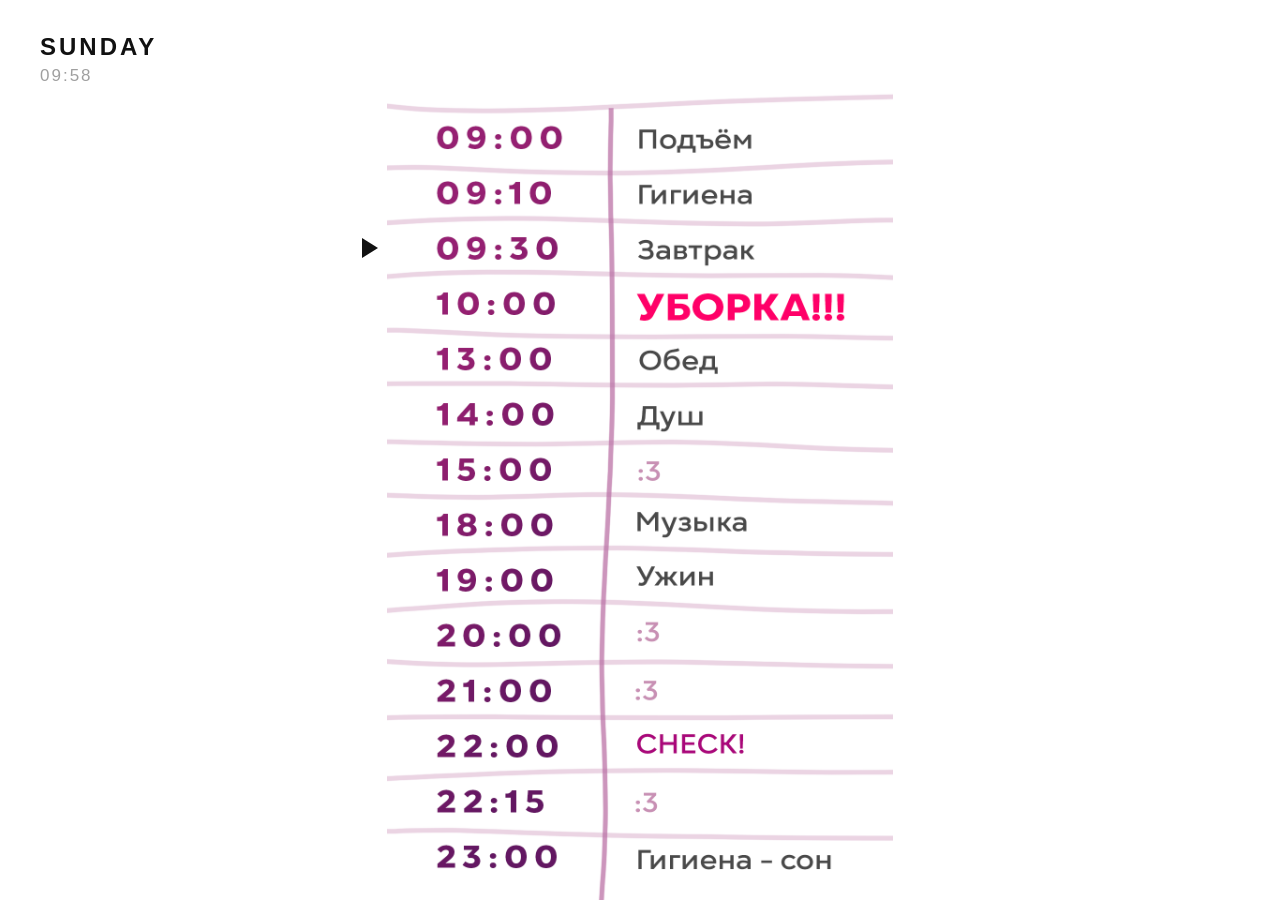
==== index.html @ 88182330 "Add files via upload" ====
<!DOCTYPE html>
<html lang="ru">

<head>

    <meta charset="UTF-8">

    <meta
        name="viewport"
        content="width=device-width, initial-scale=1.0, maximum-scale=1.0, user-scalable=no"
    >

    <title>Routine</title>

    <link
        rel="stylesheet"
        href="style.css"
    >

</head>


<body>

    <main class="app">

        <header class="header">

            <div
                class="day"
                id="dayName"
            >
                THURSDAY
            </div>

            <div
                class="time"
                id="currentTime"
            >
                00:00
            </div>

        </header>


        <section class="schedule">

            <div class="image-wrapper">

                <img
                    id="scheduleImage"
                    src=""
                    alt="Today's schedule"
                >

                <div class="pointer">

                    <div class="triangle"></div>

                </div>

            </div>

        </section>


    </main>


    <script src="script.js"></script>

</body>

</html>
---- style.css ----
* {
    margin: 0;
    padding: 0;
    box-sizing: border-box;
}

html,
body {
    width: 100%;
    height: 100%;
}

body {
    background: #ffffff;
    color: #111111;

    font-family: Arial, Helvetica, sans-serif;

    overflow: hidden;

    -webkit-font-smoothing: antialiased;
}


/* =========================================
   APP
========================================= */

.app {
    width: 100vw;
    height: 100vh;

    position: relative;

    display: flex;
    justify-content: center;
    align-items: center;
}


/* =========================================
   HEADER
========================================= */

.header {
    position: fixed;

    top: 20px;
    left: 15px;

    z-index: 100;

    pointer-events: none;
}

.day {
    font-size: 16px;
    font-weight: 600;

    letter-spacing: 3px;

    line-height: 1;

    color: #111111;
}

.time {
    margin-top: 7px;

    font-size: 14px;

    letter-spacing: 2px;

    opacity: 0.4;

    color: #111111;

    font-variant-numeric: tabular-nums;
}


/* =========================================
   SCHEDULE
========================================= */

.schedule {
    position: relative;

    width: 100%;
    height: 100%;

    display: flex;

    justify-content: center;
    align-items: center;
}


/* =========================================
   IMAGE WRAPPER
========================================= */

.image-wrapper {
    position: relative;

    /*
        Исходное изображение:
        1080 × 1920
    */

    width: min(90vw, calc(100vh * 1080 / 1920));

    aspect-ratio: 1080 / 1920;

    flex-shrink: 0;
}


/* =========================================
   IMAGE
========================================= */

#scheduleImage {
    position: absolute;

    top: 0;
    left: 0;

    width: 100%;
    height: 100%;

    display: block;

    object-fit: fill;

    user-select: none;
    -webkit-user-drag: none;
}


/* =========================================
   POINTER
========================================= */

.pointer {
    position: absolute;

    top: 0;
    left: 0;

    width: 100%;
    height: 100%;

    pointer-events: none;

    z-index: 10;
}


/* =========================================
   TRIANGLE
========================================= */

.triangle {
    position: absolute;

    /*
        Расстояние от левого края PNG.
    */

    left: -18px;

    width: 0;
    height: 0;

    border-top: 7px solid transparent;
    border-bottom: 7px solid transparent;

    border-left: 11px solid #111111;

    transform: translateY(-50%);

    z-index: 20;
}


/* =========================================
   TABLET
========================================= */

@media (min-width: 600px) {

    .header {
        top: 30px;
        left: 30px;
    }

    .day {
        font-size: 20px;
    }

    .time {
        font-size: 16px;
    }

    .triangle {
        left: -22px;

        border-top-width: 9px;
        border-bottom-width: 9px;
        border-left-width: 14px;
    }
}


/* =========================================
   DESKTOP
========================================= */

@media (min-width: 1000px) {

    .header {
        top: 35px;
        left: 40px;
    }

    .day {
        font-size: 24px;
    }

    .time {
        font-size: 17px;
    }

    .triangle {
        left: -25px;

        border-top-width: 10px;
        border-bottom-width: 10px;
        border-left-width: 16px;
    }
}
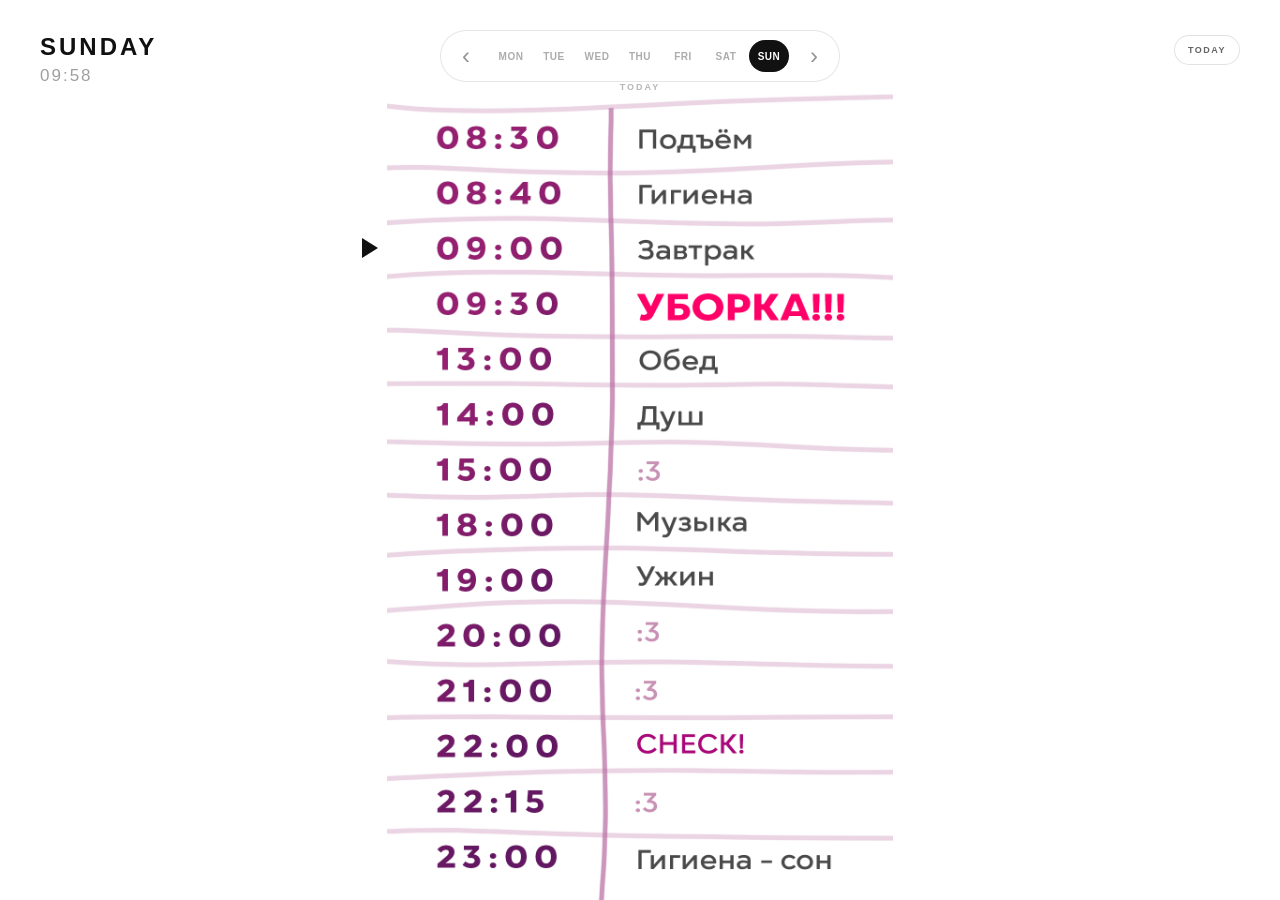
==== commit 16ecaadc: "Add files via upload" ====
--- a/index.html
+++ b/index.html
@@ -24,6 +24,10 @@
 
     <main class="app">
 
+        <!-- =========================================
+             HEADER
+        ========================================== -->
+
         <header class="header">
 
             <div
@@ -43,6 +47,130 @@
         </header>
 
 
+        <!-- =========================================
+             DAY NAVIGATION
+        ========================================== -->
+
+        <nav
+            class="day-navigation"
+            aria-label="Schedule navigation"
+        >
+
+            <button
+                class="nav-arrow"
+                id="prevDay"
+                type="button"
+                aria-label="Previous day"
+            >
+                ‹
+            </button>
+
+
+            <div
+                class="days"
+                id="daysList"
+            >
+
+                <button
+                    class="day-button"
+                    data-day="MONDAY"
+                    type="button"
+                >
+                    <span>MON</span>
+                </button>
+
+                <button
+                    class="day-button"
+                    data-day="TUESDAY"
+                    type="button"
+                >
+                    <span>TUE</span>
+                </button>
+
+                <button
+                    class="day-button"
+                    data-day="WEDNESDAY"
+                    type="button"
+                >
+                    <span>WED</span>
+                </button>
+
+                <button
+                    class="day-button"
+                    data-day="THURSDAY"
+                    type="button"
+                >
+                    <span>THU</span>
+                </button>
+
+                <button
+                    class="day-button"
+                    data-day="FRIDAY"
+                    type="button"
+                >
+                    <span>FRI</span>
+                </button>
+
+                <button
+                    class="day-button"
+                    data-day="SATURDAY"
+                    type="button"
+                >
+                    <span>SAT</span>
+                </button>
+
+                <button
+                    class="day-button"
+                    data-day="SUNDAY"
+                    type="button"
+                >
+                    <span>SUN</span>
+                </button>
+
+            </div>
+
+
+            <button
+                class="nav-arrow"
+                id="nextDay"
+                type="button"
+                aria-label="Next day"
+            >
+                ›
+            </button>
+
+        </nav>
+
+
+        <!-- =========================================
+             VIEWING LABEL
+        ========================================== -->
+
+        <div
+            class="viewing"
+            id="viewingLabel"
+        >
+            TODAY
+        </div>
+
+
+        <!-- =========================================
+             TODAY BUTTON
+        ========================================== -->
+
+        <button
+            class="today-button"
+            id="todayButton"
+            type="button"
+        >
+            TODAY
+        </button>
+
+
+        <!-- =========================================
+             SCHEDULE
+        ========================================== -->
+
         <section class="schedule">
 
             <div class="image-wrapper">
@@ -50,8 +178,9 @@
                 <img
                     id="scheduleImage"
                     src=""
-                    alt="Today's schedule"
-                >
+                    alt="Schedule"
+                >
+
 
                 <div class="pointer">
 
--- a/style.css
+++ b/style.css
@@ -1,8 +1,14 @@
+/* =========================================
+   RESET
+========================================= */
+
 * {
     margin: 0;
     padding: 0;
+
     box-sizing: border-box;
 }
+
 
 html,
 body {
@@ -10,11 +16,15 @@
     height: 100%;
 }
 
+
 body {
     background: #ffffff;
     color: #111111;
 
-    font-family: Arial, Helvetica, sans-serif;
+    font-family:
+        Arial,
+        Helvetica,
+        sans-serif;
 
     overflow: hidden;
 
@@ -27,12 +37,13 @@
 ========================================= */
 
 .app {
+    position: relative;
+
     width: 100vw;
     height: 100vh;
 
-    position: relative;
-
     display: flex;
+
     justify-content: center;
     align-items: center;
 }
@@ -52,6 +63,7 @@
 
     pointer-events: none;
 }
+
 
 .day {
     font-size: 16px;
@@ -64,6 +76,7 @@
     color: #111111;
 }
 
+
 .time {
     margin-top: 7px;
 
@@ -75,7 +88,301 @@
 
     color: #111111;
 
-    font-variant-numeric: tabular-nums;
+    font-variant-numeric:
+        tabular-nums;
+}
+
+
+/* =========================================
+   DAY NAVIGATION
+========================================= */
+
+.day-navigation {
+    position: fixed;
+
+    top: 20px;
+    left: 50%;
+
+    transform: translateX(-50%);
+
+    z-index: 100;
+
+    display: flex;
+
+    align-items: center;
+    justify-content: center;
+
+    gap: 10px;
+
+    padding:
+        8px
+        10px;
+
+    background:
+        rgba(255, 255, 255, 0.82);
+
+    border:
+        1px solid
+        rgba(17, 17, 17, 0.10);
+
+    backdrop-filter:
+        blur(12px);
+
+    -webkit-backdrop-filter:
+        blur(12px);
+
+    border-radius: 999px;
+}
+
+
+/* =========================================
+   DAYS
+========================================= */
+
+.days {
+    display: flex;
+
+    align-items: center;
+
+    gap: 3px;
+}
+
+
+/* =========================================
+   DAY BUTTON
+========================================= */
+
+.day-button {
+    position: relative;
+
+    width: 36px;
+    height: 30px;
+
+    border: none;
+
+    border-radius: 999px;
+
+    background:
+        transparent;
+
+    color:
+        rgba(17, 17, 17, 0.35);
+
+    font-family: inherit;
+
+    font-size: 10px;
+    font-weight: 600;
+
+    letter-spacing: 0.5px;
+
+    cursor: pointer;
+
+    transition:
+        background 0.2s ease,
+        color 0.2s ease,
+        transform 0.2s ease;
+}
+
+
+.day-button:hover {
+    color: #111111;
+
+    background:
+        rgba(17, 17, 17, 0.06);
+}
+
+
+.day-button:active {
+    transform:
+        scale(0.92);
+}
+
+
+/* =========================================
+   TODAY DOT
+========================================= */
+
+.day-button.today::after {
+    content: "";
+
+    position: absolute;
+
+    bottom: 3px;
+    left: 50%;
+
+    transform:
+        translateX(-50%);
+
+    width: 3px;
+    height: 3px;
+
+    border-radius: 50%;
+
+    background:
+        #111111;
+
+    opacity: 0.35;
+}
+
+
+/* =========================================
+   ACTIVE DAY
+========================================= */
+
+.day-button.active {
+    background: #111111;
+
+    color: #ffffff;
+}
+
+
+.day-button.active::after {
+    display: none;
+}
+
+
+/* =========================================
+   NAV ARROWS
+========================================= */
+
+.nav-arrow {
+    width: 26px;
+    height: 30px;
+
+    border: none;
+
+    background:
+        transparent;
+
+    color:
+        rgba(17, 17, 17, 0.45);
+
+    font-family: Arial, sans-serif;
+
+    font-size: 24px;
+    font-weight: 300;
+
+    line-height: 1;
+
+    cursor: pointer;
+
+    transition:
+        color 0.2s ease,
+        transform 0.2s ease;
+}
+
+
+.nav-arrow:hover {
+    color: #111111;
+}
+
+
+.nav-arrow:active {
+    transform:
+        scale(0.85);
+}
+
+
+/* =========================================
+   VIEWING LABEL
+========================================= */
+
+.viewing {
+    position: fixed;
+
+    top: 68px;
+    left: 50%;
+
+    transform:
+        translateX(-50%);
+
+    z-index: 100;
+
+    font-size: 9px;
+    font-weight: 600;
+
+    letter-spacing: 2px;
+
+    color:
+        rgba(17, 17, 17, 0.30);
+
+    white-space: nowrap;
+
+    pointer-events: none;
+
+    transition:
+        opacity 0.2s ease;
+}
+
+
+.viewing.future {
+    color:
+        rgba(17, 17, 17, 0.55);
+}
+
+
+/* =========================================
+   TODAY BUTTON
+========================================= */
+
+.today-button {
+    position: fixed;
+
+    top: 20px;
+    right: 15px;
+
+    z-index: 100;
+
+    height: 30px;
+
+    padding:
+        0
+        13px;
+
+    border:
+        1px solid
+        rgba(17, 17, 17, 0.12);
+
+    border-radius: 999px;
+
+    background:
+        rgba(255, 255, 255, 0.75);
+
+    color:
+        rgba(17, 17, 17, 0.65);
+
+    font-family: inherit;
+
+    font-size: 9px;
+    font-weight: 600;
+
+    letter-spacing: 1.5px;
+
+    cursor: pointer;
+
+    backdrop-filter:
+        blur(10px);
+
+    -webkit-backdrop-filter:
+        blur(10px);
+
+    transition:
+        background 0.2s ease,
+        color 0.2s ease,
+        transform 0.2s ease;
+}
+
+
+.today-button:hover {
+    background: #111111;
+
+    color: #ffffff;
+}
+
+
+.today-button:active {
+    transform:
+        scale(0.94);
 }
 
 
@@ -108,9 +415,14 @@
         1080 × 1920
     */
 
-    width: min(90vw, calc(100vh * 1080 / 1920));
-
-    aspect-ratio: 1080 / 1920;
+    width:
+        min(
+            90vw,
+            calc(100vh * 1080 / 1920)
+        );
+
+    aspect-ratio:
+        1080 / 1920;
 
     flex-shrink: 0;
 }
@@ -134,6 +446,7 @@
     object-fit: fill;
 
     user-select: none;
+
     -webkit-user-drag: none;
 }
 
@@ -173,14 +486,78 @@
     width: 0;
     height: 0;
 
-    border-top: 7px solid transparent;
-    border-bottom: 7px solid transparent;
-
-    border-left: 11px solid #111111;
-
-    transform: translateY(-50%);
+    border-top:
+        7px solid transparent;
+
+    border-bottom:
+        7px solid transparent;
+
+    border-left:
+        11px solid #111111;
+
+    transform:
+        translateY(-50%);
 
     z-index: 20;
+}
+
+
+/* =========================================
+   MOBILE
+========================================= */
+
+@media (max-width: 599px) {
+
+    .day-navigation {
+        gap: 4px;
+
+        padding:
+            6px
+            7px;
+
+        max-width: calc(100vw - 110px);
+    }
+
+
+    .days {
+        gap: 1px;
+    }
+
+
+    .day-button {
+        width: 29px;
+        height: 28px;
+
+        font-size: 8px;
+    }
+
+
+    .nav-arrow {
+        width: 18px;
+
+        font-size: 20px;
+    }
+
+
+    .viewing {
+        top: 62px;
+
+        font-size: 8px;
+
+        letter-spacing: 1.5px;
+    }
+
+
+    .today-button {
+        right: 10px;
+
+        padding:
+            0
+            9px;
+
+        font-size: 8px;
+    }
+
 }
 
 
@@ -195,21 +572,42 @@
         left: 30px;
     }
 
+
     .day {
         font-size: 20px;
     }
 
+
     .time {
         font-size: 16px;
     }
 
+
+    .day-navigation {
+        top: 25px;
+    }
+
+
+    .today-button {
+        top: 25px;
+        right: 30px;
+    }
+
+
+    .viewing {
+        top: 73px;
+    }
+
+
     .triangle {
         left: -22px;
 
         border-top-width: 9px;
         border-bottom-width: 9px;
+
         border-left-width: 14px;
     }
+
 }
 
 
@@ -224,19 +622,54 @@
         left: 40px;
     }
 
+
     .day {
         font-size: 24px;
     }
 
+
     .time {
         font-size: 17px;
     }
 
+
+    .day-navigation {
+        top: 30px;
+
+        padding:
+            9px
+            12px;
+
+        gap: 12px;
+    }
+
+
+    .day-button {
+        width: 40px;
+        height: 32px;
+
+        font-size: 10px;
+    }
+
+
+    .today-button {
+        top: 35px;
+        right: 40px;
+    }
+
+
+    .viewing {
+        top: 82px;
+    }
+
+
     .triangle {
         left: -25px;
 
         border-top-width: 10px;
         border-bottom-width: 10px;
+
         border-left-width: 16px;
     }
+
 }
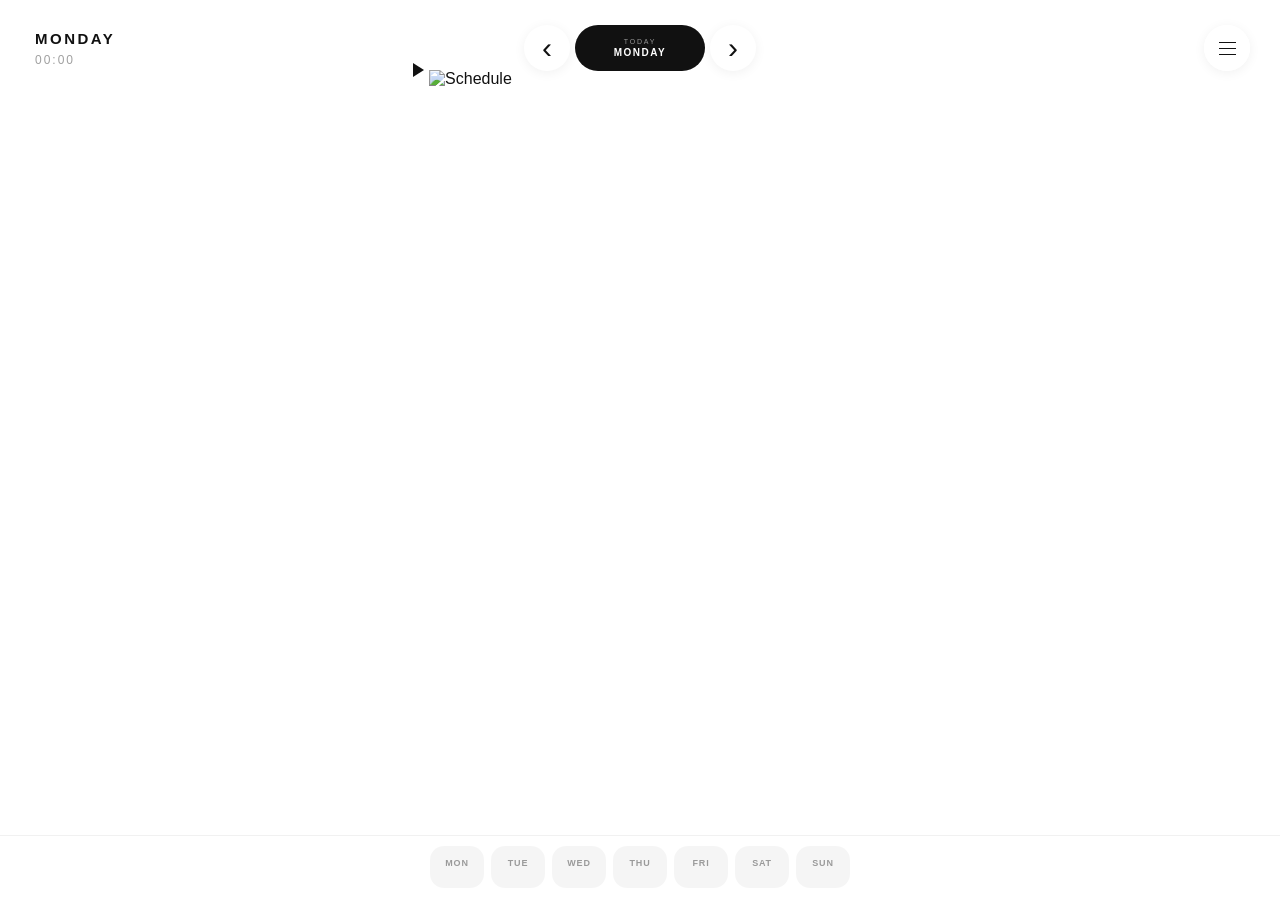
==== commit 32b736c4: "Add files via upload" ====
--- a/index.html
+++ b/index.html
@@ -1,5 +1,5 @@
 <!DOCTYPE html>
-<html lang="ru">
+<html lang="en">
 
 <head>
 
@@ -7,7 +7,7 @@
 
     <meta
         name="viewport"
-        content="width=device-width, initial-scale=1.0, maximum-scale=1.0, user-scalable=no"
+        content="width=device-width, initial-scale=1.0, viewport-fit=cover, maximum-scale=1.0, user-scalable=no"
     >
 
     <title>Routine</title>
@@ -24,9 +24,8 @@
 
     <main class="app">
 
-        <!-- =========================================
-             HEADER
-        ========================================== -->
+
+        <!-- HEADER -->
 
         <header class="header">
 
@@ -34,7 +33,7 @@
                 class="day"
                 id="dayName"
             >
-                THURSDAY
+                MONDAY
             </div>
 
             <div
@@ -47,116 +46,72 @@
         </header>
 
 
-        <!-- =========================================
-             DAY NAVIGATION
-        ========================================== -->
-
-        <nav
-            class="day-navigation"
-            aria-label="Schedule navigation"
+        <!-- MENU BUTTON -->
+
+        <button
+            class="menu-button"
+            id="menuButton"
+            type="button"
+            aria-label="Menu"
         >
 
+            <span></span>
+
+            <span></span>
+
+            <span></span>
+
+        </button>
+
+
+        <!-- DAY NAVIGATION -->
+
+        <div class="day-navigation">
+
             <button
-                class="nav-arrow"
+                class="nav-button"
                 id="prevDay"
                 type="button"
-                aria-label="Previous day"
             >
                 ‹
             </button>
 
 
-            <div
-                class="days"
-                id="daysList"
-            >
-
-                <button
-                    class="day-button"
-                    data-day="MONDAY"
-                    type="button"
-                >
-                    <span>MON</span>
-                </button>
-
-                <button
-                    class="day-button"
-                    data-day="TUESDAY"
-                    type="button"
-                >
-                    <span>TUE</span>
-                </button>
-
-                <button
-                    class="day-button"
-                    data-day="WEDNESDAY"
-                    type="button"
-                >
-                    <span>WED</span>
-                </button>
-
-                <button
-                    class="day-button"
-                    data-day="THURSDAY"
-                    type="button"
-                >
-                    <span>THU</span>
-                </button>
-
-                <button
-                    class="day-button"
-                    data-day="FRIDAY"
-                    type="button"
-                >
-                    <span>FRI</span>
-                </button>
-
-                <button
-                    class="day-button"
-                    data-day="SATURDAY"
-                    type="button"
-                >
-                    <span>SAT</span>
-                </button>
-
-                <button
-                    class="day-button"
-                    data-day="SUNDAY"
-                    type="button"
-                >
-                    <span>SUN</span>
-                </button>
-
-            </div>
-
-
             <button
-                class="nav-arrow"
+                class="selected-day"
+                id="selectedDayButton"
+                type="button"
+            >
+
+                <span
+                    class="selected-day-label"
+                    id="selectedDayLabel"
+                >
+                    TODAY
+                </span>
+
+                <span
+                    class="selected-day-name"
+                    id="selectedDayName"
+                >
+                    MONDAY
+                </span>
+
+            </button>
+
+
+            <button
+                class="nav-button"
                 id="nextDay"
                 type="button"
-                aria-label="Next day"
             >
                 ›
             </button>
 
-        </nav>
-
-
-        <!-- =========================================
-             VIEWING LABEL
-        ========================================== -->
-
-        <div
-            class="viewing"
-            id="viewingLabel"
-        >
-            TODAY
         </div>
 
 
-        <!-- =========================================
-             TODAY BUTTON
-        ========================================== -->
+        <!-- TODAY -->
 
         <button
             class="today-button"
@@ -167,11 +122,12 @@
         </button>
 
 
-        <!-- =========================================
-             SCHEDULE
-        ========================================== -->
-
-        <section class="schedule">
+        <!-- SCHEDULE -->
+
+        <section
+            class="schedule"
+            id="schedule"
+        >
 
             <div class="image-wrapper">
 
@@ -181,7 +137,6 @@
                     alt="Schedule"
                 >
 
-
                 <div class="pointer">
 
                     <div class="triangle"></div>
@@ -193,10 +148,193 @@
         </section>
 
 
+        <!-- BOTTOM DAYS -->
+
+        <nav class="bottom-navigation">
+
+            <div class="days-scroll">
+
+                <button
+                    class="day-button"
+                    data-day="MONDAY"
+                    type="button"
+                >
+                    MON
+                    <span class="day-indicator"></span>
+                </button>
+
+
+                <button
+                    class="day-button"
+                    data-day="TUESDAY"
+                    type="button"
+                >
+                    TUE
+                    <span class="day-indicator"></span>
+                </button>
+
+
+                <button
+                    class="day-button"
+                    data-day="WEDNESDAY"
+                    type="button"
+                >
+                    WED
+                    <span class="day-indicator"></span>
+                </button>
+
+
+                <button
+                    class="day-button"
+                    data-day="THURSDAY"
+                    type="button"
+                >
+                    THU
+                    <span class="day-indicator"></span>
+                </button>
+
+
+                <button
+                    class="day-button"
+                    data-day="FRIDAY"
+                    type="button"
+                >
+                    FRI
+                    <span class="day-indicator"></span>
+                </button>
+
+
+                <button
+                    class="day-button"
+                    data-day="SATURDAY"
+                    type="button"
+                >
+                    SAT
+                    <span class="day-indicator"></span>
+                </button>
+
+
+                <button
+                    class="day-button"
+                    data-day="SUNDAY"
+                    type="button"
+                >
+                    SUN
+                    <span class="day-indicator"></span>
+                </button>
+
+            </div>
+
+        </nav>
+
+
+        <!-- MENU OVERLAY -->
+
+        <div
+            class="menu-overlay"
+            id="menuOverlay"
+        ></div>
+
+
+        <!-- SIDE MENU -->
+
+        <aside
+            class="side-menu"
+            id="sideMenu"
+        >
+
+            <div class="menu-top">
+
+                <button
+                    class="close-menu"
+                    id="closeMenu"
+                    type="button"
+                >
+                    ×
+                </button>
+
+            </div>
+
+
+            <div class="menu-profile">
+
+                <div
+                    class="menu-avatar"
+                    id="menuAvatar"
+                >
+                    R
+                </div>
+
+
+                <div class="menu-user-info">
+
+                    <div
+                        class="menu-username"
+                        id="menuUsername"
+                    >
+                        USER
+                    </div>
+
+                    <div
+                        class="menu-email"
+                        id="menuEmail"
+                    >
+                        user@email.com
+                    </div>
+
+                </div>
+
+            </div>
+
+
+            <div class="menu-links">
+
+                <a
+                    href="profile.html"
+                    class="menu-link"
+                >
+                    <span>
+                        PROFILE
+                    </span>
+
+                    <span class="menu-arrow">
+                        ›
+                    </span>
+                </a>
+
+
+                <a
+                    href="index.html"
+                    class="menu-link active"
+                >
+                    <span>
+                        SCHEDULE
+                    </span>
+
+                    <span class="menu-arrow">
+                        ›
+                    </span>
+                </a>
+
+            </div>
+
+
+            <button
+                class="logout-button"
+                id="logoutButton"
+                type="button"
+            >
+                LOG OUT
+            </button>
+
+        </aside>
+
+
     </main>
 
 
-    <script src="script.js"></script>
+<script type="module" src="script.js"></script>
+<script src="menu.js"></script>
 
 </body>
 
--- a/style.css
+++ b/style.css
@@ -1,12 +1,11 @@
-/* =========================================
-   RESET
-========================================= */
-
 * {
     margin: 0;
     padding: 0;
 
     box-sizing: border-box;
+
+    -webkit-tap-highlight-color:
+        transparent;
 }
 
 
@@ -14,11 +13,12 @@
 body {
     width: 100%;
     height: 100%;
+
+    background: #ffffff;
 }
 
 
 body {
-    background: #ffffff;
     color: #111111;
 
     font-family:
@@ -28,13 +28,10 @@
 
     overflow: hidden;
 
-    -webkit-font-smoothing: antialiased;
-}
-
-
-/* =========================================
-   APP
-========================================= */
+    -webkit-font-smoothing:
+        antialiased;
+}
+
 
 .app {
     position: relative;
@@ -42,10 +39,8 @@
     width: 100vw;
     height: 100vh;
 
-    display: flex;
-
-    justify-content: center;
-    align-items: center;
+    width: 100dvw;
+    height: 100dvh;
 }
 
 
@@ -56,8 +51,13 @@
 .header {
     position: fixed;
 
-    top: 20px;
-    left: 15px;
+    top:
+        max(
+            20px,
+            env(safe-area-inset-top)
+        );
+
+    left: 18px;
 
     z-index: 100;
 
@@ -66,30 +66,74 @@
 
 
 .day {
-    font-size: 16px;
+    font-size: 15px;
+
     font-weight: 600;
 
-    letter-spacing: 3px;
-
-    line-height: 1;
-
-    color: #111111;
+    letter-spacing: 2.5px;
 }
 
 
 .time {
-    margin-top: 7px;
-
-    font-size: 14px;
+    margin-top: 6px;
+
+    font-size: 12px;
 
     letter-spacing: 2px;
 
     opacity: 0.4;
-
-    color: #111111;
-
-    font-variant-numeric:
-        tabular-nums;
+}
+
+
+/* =========================================
+   MENU BUTTON
+========================================= */
+
+.menu-button {
+    position: fixed;
+
+    top:
+        max(
+            16px,
+            env(safe-area-inset-top)
+        );
+
+    right: 16px;
+
+    z-index: 200;
+
+    width: 46px;
+    height: 46px;
+
+    border: none;
+
+    background:
+        rgba(255, 255, 255, 0.92);
+
+    display: flex;
+
+    flex-direction: column;
+
+    align-items: center;
+    justify-content: center;
+
+    gap: 5px;
+
+    cursor: pointer;
+
+    border-radius: 50%;
+
+    box-shadow:
+        0 2px 12px
+        rgba(0, 0, 0, 0.06);
+}
+
+
+.menu-button span {
+    width: 17px;
+    height: 1px;
+
+    background: #111111;
 }
 
 
@@ -100,486 +144,595 @@
 .day-navigation {
     position: fixed;
 
-    top: 20px;
+    top:
+        max(
+            16px,
+            env(safe-area-inset-top)
+        );
+
     left: 50%;
 
-    transform: translateX(-50%);
+    transform:
+        translateX(-50%);
 
     z-index: 100;
 
     display: flex;
+
+    align-items: center;
+
+    gap: 5px;
+}
+
+
+.nav-button {
+    width: 46px;
+    height: 46px;
+
+    border: none;
+
+    border-radius: 50%;
+
+    background: #ffffff;
+
+    color: #111111;
+
+    font-size: 30px;
+
+    cursor: pointer;
+
+    box-shadow:
+        0 2px 12px
+        rgba(0, 0, 0, 0.06);
+}
+
+
+.selected-day {
+    min-width: 130px;
+    height: 46px;
+
+    border: none;
+
+    border-radius: 24px;
+
+    background: #111111;
+
+    color: #ffffff;
+
+    display: flex;
+
+    flex-direction: column;
 
     align-items: center;
     justify-content: center;
 
-    gap: 10px;
+    cursor: pointer;
+}
+
+
+.selected-day-label {
+    font-size: 7px;
+
+    letter-spacing: 1.8px;
+
+    opacity: 0.55;
+}
+
+
+.selected-day-name {
+    margin-top: 2px;
+
+    font-size: 10px;
+
+    font-weight: 600;
+
+    letter-spacing: 1.5px;
+}
+
+
+/* =========================================
+   TODAY
+========================================= */
+
+.today-button {
+    display: none;
+}
+
+
+/* =========================================
+   SCHEDULE
+========================================= */
+
+.schedule {
+    position: absolute;
+
+    inset: 0;
+
+    display: flex;
+
+    align-items: center;
+    justify-content: center;
+
+    padding-top: 70px;
+
+    padding-bottom:
+        calc(
+            80px +
+            env(safe-area-inset-bottom)
+        );
+
+    touch-action: pan-y;
+}
+
+
+.image-wrapper {
+    position: relative;
+
+    width:
+        min(
+            94vw,
+            calc(
+                (100dvh - 145px)
+                * 1080 / 1920
+            )
+        );
+
+    aspect-ratio:
+        1080 / 1920;
+}
+
+
+#scheduleImage {
+    position: absolute;
+
+    inset: 0;
+
+    width: 100%;
+    height: 100%;
+
+    object-fit: fill;
+
+    user-select: none;
+
+    -webkit-user-drag: none;
+}
+
+
+.pointer {
+    position: absolute;
+
+    inset: 0;
+
+    pointer-events: none;
+
+    z-index: 10;
+}
+
+
+.triangle {
+    position: absolute;
+
+    left: -16px;
+
+    width: 0;
+    height: 0;
+
+    border-top:
+        7px solid transparent;
+
+    border-bottom:
+        7px solid transparent;
+
+    border-left:
+        11px solid #111111;
+
+    transform:
+        translateY(-50%);
+}
+
+
+/* =========================================
+   BOTTOM NAVIGATION
+========================================= */
+
+.bottom-navigation {
+    position: fixed;
+
+    left: 0;
+    right: 0;
+    bottom: 0;
+
+    z-index: 100;
+
+    padding-top: 10px;
+
+    padding-bottom:
+        max(
+            12px,
+            env(safe-area-inset-bottom)
+        );
+
+    background:
+        rgba(255, 255, 255, 0.96);
+
+    border-top:
+        1px solid
+        rgba(17, 17, 17, 0.06);
+}
+
+
+.days-scroll {
+    display: flex;
+
+    gap: 7px;
+
+    overflow-x: auto;
 
     padding:
-        8px
-        10px;
+        0
+        18px;
+
+    scrollbar-width: none;
+
+    -webkit-overflow-scrolling: touch;
+}
+
+
+.days-scroll::-webkit-scrollbar {
+    display: none;
+}
+
+
+.day-button {
+    flex: 0 0 auto;
+
+    min-width: 54px;
+    height: 42px;
+
+    border: none;
+
+    border-radius: 14px;
 
     background:
-        rgba(255, 255, 255, 0.82);
+        rgba(17, 17, 17, 0.04);
+
+    color:
+        rgba(17, 17, 17, 0.4);
+
+    font-size: 9px;
+
+    font-weight: 600;
+
+    letter-spacing: 0.8px;
+
+    cursor: pointer;
+
+    display: flex;
+
+    flex-direction: column;
+
+    align-items: center;
+    justify-content: center;
+
+    gap: 4px;
+}
+
+
+.day-button.active {
+    background: #111111;
+
+    color: #ffffff;
+}
+
+
+.day-indicator {
+    width: 4px;
+    height: 4px;
+
+    border-radius: 50%;
+
+    background: currentColor;
+
+    opacity: 0;
+}
+
+
+.day-button.today
+.day-indicator {
+    opacity: 0.55;
+}
+
+
+.day-button.active
+.day-indicator {
+    opacity: 0;
+}
+
+
+/* =========================================
+   MENU OVERLAY
+========================================= */
+
+.menu-overlay {
+    position: fixed;
+
+    inset: 0;
+
+    z-index: 300;
+
+    background:
+        rgba(0, 0, 0, 0.25);
+
+    opacity: 0;
+
+    pointer-events: none;
+
+    transition:
+        opacity 0.25s ease;
+}
+
+
+.menu-overlay.open {
+    opacity: 1;
+
+    pointer-events: auto;
+}
+
+
+/* =========================================
+   SIDE MENU
+========================================= */
+
+.side-menu {
+    position: fixed;
+
+    top: 0;
+    right: 0;
+
+    z-index: 400;
+
+    width:
+        min(
+            86vw,
+            360px
+        );
+
+    height: 100dvh;
+
+    padding:
+        max(
+            20px,
+            env(safe-area-inset-top)
+        )
+        22px
+        max(
+            24px,
+            env(safe-area-inset-bottom)
+        );
+
+    background: #ffffff;
+
+    transform:
+        translateX(100%);
+
+    transition:
+        transform 0.3s
+        cubic-bezier(
+            0.22,
+            1,
+            0.36,
+            1
+        );
+
+    display: flex;
+
+    flex-direction: column;
+}
+
+
+.side-menu.open {
+    transform:
+        translateX(0);
+}
+
+
+/* =========================================
+   MENU TOP
+========================================= */
+
+.menu-top {
+    display: flex;
+
+    justify-content: flex-end;
+}
+
+
+.close-menu {
+    width: 42px;
+    height: 42px;
+
+    border: none;
+
+    background:
+        rgba(17, 17, 17, 0.05);
+
+    border-radius: 50%;
+
+    color: #111111;
+
+    font-size: 27px;
+
+    font-weight: 300;
+
+    cursor: pointer;
+}
+
+
+/* =========================================
+   PROFILE
+========================================= */
+
+.menu-profile {
+    margin-top: 45px;
+
+    display: flex;
+
+    align-items: center;
+
+    gap: 15px;
+}
+
+
+.menu-avatar {
+    width: 58px;
+    height: 58px;
+
+    border-radius: 50%;
+
+    background: #111111;
+
+    color: #ffffff;
+
+    display: flex;
+
+    align-items: center;
+    justify-content: center;
+
+    font-size: 17px;
+
+    font-weight: 600;
+}
+
+
+.menu-user-info {
+    min-width: 0;
+}
+
+
+.menu-username {
+    font-size: 15px;
+
+    font-weight: 600;
+
+    letter-spacing: 0.5px;
+}
+
+
+.menu-email {
+    margin-top: 6px;
+
+    overflow: hidden;
+
+    text-overflow: ellipsis;
+
+    white-space: nowrap;
+
+    font-size: 11px;
+
+    color:
+        rgba(17, 17, 17, 0.4);
+}
+
+
+/* =========================================
+   MENU LINKS
+========================================= */
+
+.menu-links {
+    margin-top: 45px;
+
+    border-top:
+        1px solid
+        rgba(17, 17, 17, 0.1);
+}
+
+
+.menu-link {
+    height: 62px;
+
+    padding:
+        0
+        3px;
+
+    border-bottom:
+        1px solid
+        rgba(17, 17, 17, 0.08);
+
+    color:
+        rgba(17, 17, 17, 0.45);
+
+    text-decoration: none;
+
+    display: flex;
+
+    align-items: center;
+    justify-content: space-between;
+
+    font-size: 10px;
+
+    font-weight: 600;
+
+    letter-spacing: 1.6px;
+}
+
+
+.menu-link.active {
+    color: #111111;
+}
+
+
+.menu-arrow {
+    font-size: 22px;
+
+    font-weight: 300;
+}
+
+
+/* =========================================
+   LOGOUT
+========================================= */
+
+.logout-button {
+    margin-top: auto;
+
+    width: 100%;
+    height: 54px;
 
     border:
         1px solid
-        rgba(17, 17, 17, 0.10);
-
-    backdrop-filter:
-        blur(12px);
-
-    -webkit-backdrop-filter:
-        blur(12px);
-
-    border-radius: 999px;
-}
-
-
-/* =========================================
-   DAYS
-========================================= */
-
-.days {
-    display: flex;
-
-    align-items: center;
-
-    gap: 3px;
-}
-
-
-/* =========================================
-   DAY BUTTON
-========================================= */
-
-.day-button {
-    position: relative;
-
-    width: 36px;
-    height: 30px;
-
-    border: none;
-
-    border-radius: 999px;
-
-    background:
-        transparent;
-
-    color:
-        rgba(17, 17, 17, 0.35);
+        rgba(17, 17, 17, 0.14);
+
+    background: #ffffff;
+
+    color: #111111;
 
     font-family: inherit;
 
     font-size: 10px;
+
     font-weight: 600;
 
-    letter-spacing: 0.5px;
+    letter-spacing: 2px;
 
     cursor: pointer;
-
-    transition:
-        background 0.2s ease,
-        color 0.2s ease,
-        transform 0.2s ease;
-}
-
-
-.day-button:hover {
-    color: #111111;
-
-    background:
-        rgba(17, 17, 17, 0.06);
-}
-
-
-.day-button:active {
-    transform:
-        scale(0.92);
-}
-
-
-/* =========================================
-   TODAY DOT
-========================================= */
-
-.day-button.today::after {
-    content: "";
-
-    position: absolute;
-
-    bottom: 3px;
-    left: 50%;
-
-    transform:
-        translateX(-50%);
-
-    width: 3px;
-    height: 3px;
-
-    border-radius: 50%;
-
-    background:
-        #111111;
-
-    opacity: 0.35;
-}
-
-
-/* =========================================
-   ACTIVE DAY
-========================================= */
-
-.day-button.active {
-    background: #111111;
-
-    color: #ffffff;
-}
-
-
-.day-button.active::after {
-    display: none;
-}
-
-
-/* =========================================
-   NAV ARROWS
-========================================= */
-
-.nav-arrow {
-    width: 26px;
-    height: 30px;
-
-    border: none;
-
-    background:
-        transparent;
-
-    color:
-        rgba(17, 17, 17, 0.45);
-
-    font-family: Arial, sans-serif;
-
-    font-size: 24px;
-    font-weight: 300;
-
-    line-height: 1;
-
-    cursor: pointer;
-
-    transition:
-        color 0.2s ease,
-        transform 0.2s ease;
-}
-
-
-.nav-arrow:hover {
-    color: #111111;
-}
-
-
-.nav-arrow:active {
-    transform:
-        scale(0.85);
-}
-
-
-/* =========================================
-   VIEWING LABEL
-========================================= */
-
-.viewing {
-    position: fixed;
-
-    top: 68px;
-    left: 50%;
-
-    transform:
-        translateX(-50%);
-
-    z-index: 100;
-
-    font-size: 9px;
-    font-weight: 600;
-
-    letter-spacing: 2px;
-
-    color:
-        rgba(17, 17, 17, 0.30);
-
-    white-space: nowrap;
-
-    pointer-events: none;
-
-    transition:
-        opacity 0.2s ease;
-}
-
-
-.viewing.future {
-    color:
-        rgba(17, 17, 17, 0.55);
-}
-
-
-/* =========================================
-   TODAY BUTTON
-========================================= */
-
-.today-button {
-    position: fixed;
-
-    top: 20px;
-    right: 15px;
-
-    z-index: 100;
-
-    height: 30px;
-
-    padding:
-        0
-        13px;
-
-    border:
-        1px solid
-        rgba(17, 17, 17, 0.12);
-
-    border-radius: 999px;
-
-    background:
-        rgba(255, 255, 255, 0.75);
-
-    color:
-        rgba(17, 17, 17, 0.65);
-
-    font-family: inherit;
-
-    font-size: 9px;
-    font-weight: 600;
-
-    letter-spacing: 1.5px;
-
-    cursor: pointer;
-
-    backdrop-filter:
-        blur(10px);
-
-    -webkit-backdrop-filter:
-        blur(10px);
-
-    transition:
-        background 0.2s ease,
-        color 0.2s ease,
-        transform 0.2s ease;
-}
-
-
-.today-button:hover {
-    background: #111111;
-
-    color: #ffffff;
-}
-
-
-.today-button:active {
-    transform:
-        scale(0.94);
-}
-
-
-/* =========================================
-   SCHEDULE
-========================================= */
-
-.schedule {
-    position: relative;
-
-    width: 100%;
-    height: 100%;
-
-    display: flex;
-
-    justify-content: center;
-    align-items: center;
-}
-
-
-/* =========================================
-   IMAGE WRAPPER
-========================================= */
-
-.image-wrapper {
-    position: relative;
-
-    /*
-        Исходное изображение:
-        1080 × 1920
-    */
-
-    width:
-        min(
-            90vw,
-            calc(100vh * 1080 / 1920)
-        );
-
-    aspect-ratio:
-        1080 / 1920;
-
-    flex-shrink: 0;
-}
-
-
-/* =========================================
-   IMAGE
-========================================= */
-
-#scheduleImage {
-    position: absolute;
-
-    top: 0;
-    left: 0;
-
-    width: 100%;
-    height: 100%;
-
-    display: block;
-
-    object-fit: fill;
-
-    user-select: none;
-
-    -webkit-user-drag: none;
-}
-
-
-/* =========================================
-   POINTER
-========================================= */
-
-.pointer {
-    position: absolute;
-
-    top: 0;
-    left: 0;
-
-    width: 100%;
-    height: 100%;
-
-    pointer-events: none;
-
-    z-index: 10;
-}
-
-
-/* =========================================
-   TRIANGLE
-========================================= */
-
-.triangle {
-    position: absolute;
-
-    /*
-        Расстояние от левого края PNG.
-    */
-
-    left: -18px;
-
-    width: 0;
-    height: 0;
-
-    border-top:
-        7px solid transparent;
-
-    border-bottom:
-        7px solid transparent;
-
-    border-left:
-        11px solid #111111;
-
-    transform:
-        translateY(-50%);
-
-    z-index: 20;
-}
-
-
-/* =========================================
-   MOBILE
-========================================= */
-
-@media (max-width: 599px) {
-
-    .day-navigation {
-        gap: 4px;
-
-        padding:
-            6px
-            7px;
-
-        max-width: calc(100vw - 110px);
-    }
-
-
-    .days {
-        gap: 1px;
-    }
-
-
-    .day-button {
-        width: 29px;
-        height: 28px;
-
-        font-size: 8px;
-    }
-
-
-    .nav-arrow {
-        width: 18px;
-
-        font-size: 20px;
-    }
-
-
-    .viewing {
-        top: 62px;
-
-        font-size: 8px;
-
-        letter-spacing: 1.5px;
-    }
-
-
-    .today-button {
-        right: 10px;
-
-        padding:
-            0
-            9px;
-
-        font-size: 8px;
-    }
-
-}
-
-
-/* =========================================
-   TABLET
-========================================= */
-
-@media (min-width: 600px) {
+}
+
+
+/* =========================================
+   DESKTOP
+========================================= */
+
+@media (min-width: 768px) {
 
     .header {
         top: 30px;
-        left: 30px;
+        left: 35px;
     }
 
 
-    .day {
-        font-size: 20px;
-    }
-
-
-    .time {
-        font-size: 16px;
+    .menu-button {
+        top: 25px;
+        right: 30px;
     }
 
 
@@ -588,88 +741,20 @@
     }
 
 
-    .today-button {
-        top: 25px;
-        right: 30px;
+    .image-wrapper {
+        width:
+            min(
+                70vw,
+                calc(
+                    (100vh - 150px)
+                    * 1080 / 1920
+                )
+            );
     }
 
 
-    .viewing {
-        top: 73px;
+    .days-scroll {
+        justify-content: center;
     }
 
-
-    .triangle {
-        left: -22px;
-
-        border-top-width: 9px;
-        border-bottom-width: 9px;
-
-        border-left-width: 14px;
-    }
-
-}
-
-
-/* =========================================
-   DESKTOP
-========================================= */
-
-@media (min-width: 1000px) {
-
-    .header {
-        top: 35px;
-        left: 40px;
-    }
-
-
-    .day {
-        font-size: 24px;
-    }
-
-
-    .time {
-        font-size: 17px;
-    }
-
-
-    .day-navigation {
-        top: 30px;
-
-        padding:
-            9px
-            12px;
-
-        gap: 12px;
-    }
-
-
-    .day-button {
-        width: 40px;
-        height: 32px;
-
-        font-size: 10px;
-    }
-
-
-    .today-button {
-        top: 35px;
-        right: 40px;
-    }
-
-
-    .viewing {
-        top: 82px;
-    }
-
-
-    .triangle {
-        left: -25px;
-
-        border-top-width: 10px;
-        border-bottom-width: 10px;
-
-        border-left-width: 16px;
-    }
-
 }
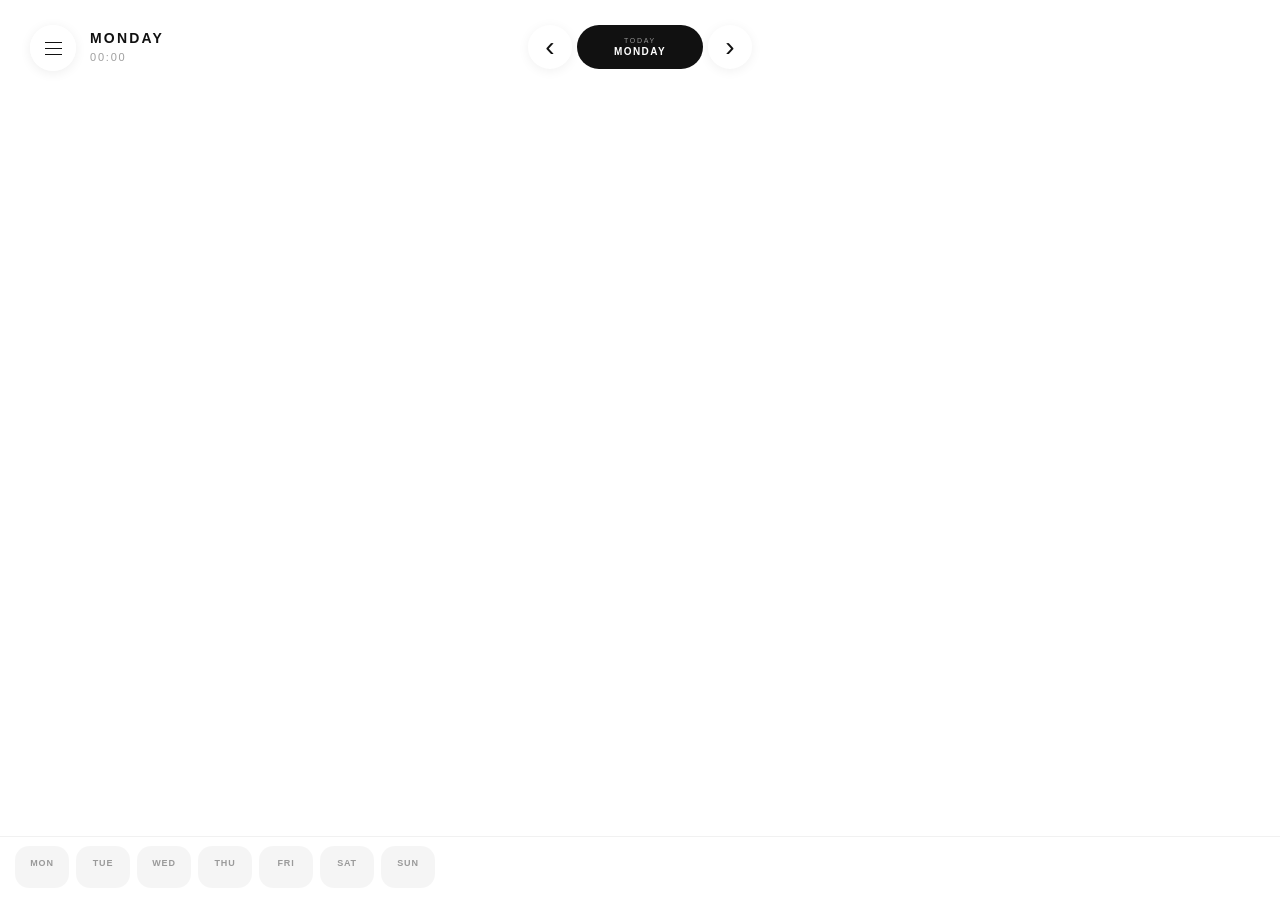
==== commit c5abef6d: "Add files via upload" ====
--- a/index.html
+++ b/index.html
@@ -22,319 +22,287 @@
 
 <body>
 
-    <main class="app">
-
-
-        <!-- HEADER -->
-
-        <header class="header">
+<main class="app">
+
+
+    <!-- HEADER -->
+
+    <header class="header">
+
+        <div
+            class="day"
+            id="dayName"
+        >
+            MONDAY
+        </div>
+
+        <div
+            class="time"
+            id="currentTime"
+        >
+            00:00
+        </div>
+
+    </header>
+
+
+    <!-- MENU -->
+
+    <button
+        class="menu-button"
+        id="menuButton"
+        type="button"
+        aria-label="Menu"
+    >
+
+        <span></span>
+        <span></span>
+        <span></span>
+
+    </button>
+
+
+    <!-- DAY NAVIGATION -->
+
+    <div class="day-navigation">
+
+        <button
+            class="nav-button"
+            id="prevDay"
+            type="button"
+        >
+            ‹
+        </button>
+
+
+        <button
+            class="selected-day"
+            id="selectedDayButton"
+            type="button"
+        >
+
+            <span
+                class="selected-day-label"
+                id="selectedDayLabel"
+            >
+                TODAY
+            </span>
+
+            <span
+                class="selected-day-name"
+                id="selectedDayName"
+            >
+                MONDAY
+            </span>
+
+        </button>
+
+
+        <button
+            class="nav-button"
+            id="nextDay"
+            type="button"
+        >
+            ›
+        </button>
+
+    </div>
+
+
+    <!-- TODAY -->
+
+    <button
+        class="today-button"
+        id="todayButton"
+        type="button"
+    >
+        TODAY
+    </button>
+
+
+    <!-- REAL SCHEDULE -->
+
+    <section
+        class="schedule"
+        id="schedule"
+    >
+
+        <div
+            class="schedule-wrapper"
+            id="scheduleWrapper"
+        >
 
             <div
-                class="day"
-                id="dayName"
-            >
-                MONDAY
+                class="schedule-grid"
+                id="scheduleGrid"
+            ></div>
+
+
+<div
+    class="current-time-pointer"
+    id="currentTimePointer"
+>
+    <div
+        class="pointer-triangle"
+        id="pointerSymbol"
+    >➜</div>
+</div>
+
+        </div>
+
+    </section>
+
+
+    <!-- BOTTOM DAYS -->
+
+    <nav class="bottom-navigation">
+
+        <div class="days-scroll">
+
+            <button class="day-button" data-day="MONDAY">
+                MON
+                <span class="day-indicator"></span>
+            </button>
+
+            <button class="day-button" data-day="TUESDAY">
+                TUE
+                <span class="day-indicator"></span>
+            </button>
+
+            <button class="day-button" data-day="WEDNESDAY">
+                WED
+                <span class="day-indicator"></span>
+            </button>
+
+            <button class="day-button" data-day="THURSDAY">
+                THU
+                <span class="day-indicator"></span>
+            </button>
+
+            <button class="day-button" data-day="FRIDAY">
+                FRI
+                <span class="day-indicator"></span>
+            </button>
+
+            <button class="day-button" data-day="SATURDAY">
+                SAT
+                <span class="day-indicator"></span>
+            </button>
+
+            <button class="day-button" data-day="SUNDAY">
+                SUN
+                <span class="day-indicator"></span>
+            </button>
+
+        </div>
+
+    </nav>
+
+
+    <!-- MENU OVERLAY -->
+
+    <div
+        class="menu-overlay"
+        id="menuOverlay"
+    ></div>
+
+
+    <!-- SIDE MENU -->
+
+    <aside
+        class="side-menu"
+        id="sideMenu"
+    >
+
+        <div class="menu-top">
+
+            <button
+                class="close-menu"
+                id="closeMenu"
+                type="button"
+            >
+                ×
+            </button>
+
+        </div>
+
+
+        <div class="menu-profile">
+
+            <div
+                class="menu-avatar"
+                id="menuAvatar"
+            >
+                R
             </div>
 
-            <div
-                class="time"
-                id="currentTime"
-            >
-                00:00
+
+            <div class="menu-user-info">
+
+                <div
+                    class="menu-username"
+                    id="menuUsername"
+                >
+                    USER
+                </div>
+
+                <div
+                    class="menu-email"
+                    id="menuEmail"
+                >
+                    user@email.com
+                </div>
+
             </div>
 
-        </header>
-
-
-        <!-- MENU BUTTON -->
+        </div>
+
+
+        <div class="menu-links">
+
+            <a
+                href="profile.html"
+                class="menu-link"
+            >
+                <span>PROFILE</span>
+                <span class="menu-arrow">›</span>
+            </a>
+
+
+            <a
+                href="schedule-editor.html"
+                class="menu-link"
+            >
+                <span>EDIT SCHEDULE</span>
+                <span class="menu-arrow">›</span>
+            </a>
+
+
+            <a
+                href="index.html"
+                class="menu-link active"
+            >
+                <span>SCHEDULE</span>
+                <span class="menu-arrow">›</span>
+            </a>
+
+        </div>
+
 
         <button
-            class="menu-button"
-            id="menuButton"
+            class="logout-button"
+            id="logoutButton"
             type="button"
-            aria-label="Menu"
-        >
-
-            <span></span>
-
-            <span></span>
-
-            <span></span>
-
+        >
+            LOG OUT
         </button>
 
-
-        <!-- DAY NAVIGATION -->
-
-        <div class="day-navigation">
-
-            <button
-                class="nav-button"
-                id="prevDay"
-                type="button"
-            >
-                ‹
-            </button>
-
-
-            <button
-                class="selected-day"
-                id="selectedDayButton"
-                type="button"
-            >
-
-                <span
-                    class="selected-day-label"
-                    id="selectedDayLabel"
-                >
-                    TODAY
-                </span>
-
-                <span
-                    class="selected-day-name"
-                    id="selectedDayName"
-                >
-                    MONDAY
-                </span>
-
-            </button>
-
-
-            <button
-                class="nav-button"
-                id="nextDay"
-                type="button"
-            >
-                ›
-            </button>
-
-        </div>
-
-
-        <!-- TODAY -->
-
-        <button
-            class="today-button"
-            id="todayButton"
-            type="button"
-        >
-            TODAY
-        </button>
-
-
-        <!-- SCHEDULE -->
-
-        <section
-            class="schedule"
-            id="schedule"
-        >
-
-            <div class="image-wrapper">
-
-                <img
-                    id="scheduleImage"
-                    src=""
-                    alt="Schedule"
-                >
-
-                <div class="pointer">
-
-                    <div class="triangle"></div>
-
-                </div>
-
-            </div>
-
-        </section>
-
-
-        <!-- BOTTOM DAYS -->
-
-        <nav class="bottom-navigation">
-
-            <div class="days-scroll">
-
-                <button
-                    class="day-button"
-                    data-day="MONDAY"
-                    type="button"
-                >
-                    MON
-                    <span class="day-indicator"></span>
-                </button>
-
-
-                <button
-                    class="day-button"
-                    data-day="TUESDAY"
-                    type="button"
-                >
-                    TUE
-                    <span class="day-indicator"></span>
-                </button>
-
-
-                <button
-                    class="day-button"
-                    data-day="WEDNESDAY"
-                    type="button"
-                >
-                    WED
-                    <span class="day-indicator"></span>
-                </button>
-
-
-                <button
-                    class="day-button"
-                    data-day="THURSDAY"
-                    type="button"
-                >
-                    THU
-                    <span class="day-indicator"></span>
-                </button>
-
-
-                <button
-                    class="day-button"
-                    data-day="FRIDAY"
-                    type="button"
-                >
-                    FRI
-                    <span class="day-indicator"></span>
-                </button>
-
-
-                <button
-                    class="day-button"
-                    data-day="SATURDAY"
-                    type="button"
-                >
-                    SAT
-                    <span class="day-indicator"></span>
-                </button>
-
-
-                <button
-                    class="day-button"
-                    data-day="SUNDAY"
-                    type="button"
-                >
-                    SUN
-                    <span class="day-indicator"></span>
-                </button>
-
-            </div>
-
-        </nav>
-
-
-        <!-- MENU OVERLAY -->
-
-        <div
-            class="menu-overlay"
-            id="menuOverlay"
-        ></div>
-
-
-        <!-- SIDE MENU -->
-
-        <aside
-            class="side-menu"
-            id="sideMenu"
-        >
-
-            <div class="menu-top">
-
-                <button
-                    class="close-menu"
-                    id="closeMenu"
-                    type="button"
-                >
-                    ×
-                </button>
-
-            </div>
-
-
-            <div class="menu-profile">
-
-                <div
-                    class="menu-avatar"
-                    id="menuAvatar"
-                >
-                    R
-                </div>
-
-
-                <div class="menu-user-info">
-
-                    <div
-                        class="menu-username"
-                        id="menuUsername"
-                    >
-                        USER
-                    </div>
-
-                    <div
-                        class="menu-email"
-                        id="menuEmail"
-                    >
-                        user@email.com
-                    </div>
-
-                </div>
-
-            </div>
-
-
-            <div class="menu-links">
-
-                <a
-                    href="profile.html"
-                    class="menu-link"
-                >
-                    <span>
-                        PROFILE
-                    </span>
-
-                    <span class="menu-arrow">
-                        ›
-                    </span>
-                </a>
-
-
-                <a
-                    href="index.html"
-                    class="menu-link active"
-                >
-                    <span>
-                        SCHEDULE
-                    </span>
-
-                    <span class="menu-arrow">
-                        ›
-                    </span>
-                </a>
-
-            </div>
-
-
-            <button
-                class="logout-button"
-                id="logoutButton"
-                type="button"
-            >
-                LOG OUT
-            </button>
-
-        </aside>
-
-
-    </main>
+    </aside>
+
+</main>
 
 
 <script type="module" src="script.js"></script>
-<script src="menu.js"></script>
 
 </body>
 
--- a/style.css
+++ b/style.css
@@ -1,93 +1,115 @@
 * {
     margin: 0;
     padding: 0;
-
     box-sizing: border-box;
 
-    -webkit-tap-highlight-color:
-        transparent;
-}
-
+    -webkit-tap-highlight-color: transparent;
+}
+
+:root {
+    --schedule-background: #ffffff;
+    --schedule-text: #111111;
+    --schedule-time: #777777;
+    --schedule-grid: rgba(17,17,17,0.10);
+    --schedule-accent: #111111;
+
+    --schedule-font:
+        Arial,
+        Helvetica,
+        sans-serif;
+
+    --task-size: 14px;
+    --time-size: 10px;
+    --row-height: 58px;
+    --grid-width: 1px;
+    --schedule-radius: 0px;
+
+    --pointer-color: #111111;
+    --pointer-size: 26px;
+    --pointer-opacity: 1;
+}
+
+
+/* =====================================================
+   BASE
+===================================================== */
 
 html,
 body {
     width: 100%;
     height: 100%;
 
-    background: #ffffff;
-}
-
-
-body {
-    color: #111111;
+    background:
+        var(--schedule-background);
+
+    color:
+        var(--schedule-text);
 
     font-family:
-        Arial,
-        Helvetica,
-        sans-serif;
+        var(--schedule-font);
 
     overflow: hidden;
 
-    -webkit-font-smoothing:
-        antialiased;
-}
-
+    -webkit-font-smoothing: antialiased;
+}
+
+button {
+    font-family: inherit;
+}
 
 .app {
     position: relative;
 
     width: 100vw;
+    width: 100dvw;
+
     height: 100vh;
-
-    width: 100dvw;
     height: 100dvh;
 }
 
 
-/* =========================================
+/* =====================================================
    HEADER
-========================================= */
+===================================================== */
 
 .header {
     position: fixed;
 
     top:
         max(
-            20px,
+            18px,
             env(safe-area-inset-top)
         );
 
-    left: 18px;
+    left: 78px;
 
     z-index: 100;
 
     pointer-events: none;
 }
 
-
 .day {
-    font-size: 15px;
+    font-size: 14px;
 
     font-weight: 600;
 
-    letter-spacing: 2.5px;
-}
-
+    letter-spacing: 2.2px;
+}
 
 .time {
-    margin-top: 6px;
-
-    font-size: 12px;
-
-    letter-spacing: 2px;
+    margin-top: 5px;
+
+    font-size: 11px;
+
+    letter-spacing: 1.8px;
 
     opacity: 0.4;
 }
 
 
-/* =========================================
-   MENU BUTTON
-========================================= */
+/* =====================================================
+   MENU
+===================================================== */
 
 .menu-button {
     position: fixed;
@@ -98,7 +120,7 @@
             env(safe-area-inset-top)
         );
 
-    right: 16px;
+    left: 16px;
 
     z-index: 200;
 
@@ -107,8 +129,10 @@
 
     border: none;
 
-    background:
-        rgba(255, 255, 255, 0.92);
+    border-radius: 50%;
+
+    background:
+        rgba(255,255,255,0.96);
 
     display: flex;
 
@@ -121,25 +145,23 @@
 
     cursor: pointer;
 
-    border-radius: 50%;
-
     box-shadow:
         0 2px 12px
-        rgba(0, 0, 0, 0.06);
-}
-
+        rgba(0,0,0,0.07);
+}
 
 .menu-button span {
     width: 17px;
     height: 1px;
 
-    background: #111111;
-}
-
-
-/* =========================================
+    background:
+        var(--schedule-text);
+}
+
+
+/* =====================================================
    DAY NAVIGATION
-========================================= */
+===================================================== */
 
 .day-navigation {
     position: fixed;
@@ -164,10 +186,9 @@
     gap: 5px;
 }
 
-
 .nav-button {
-    width: 46px;
-    height: 46px;
+    width: 44px;
+    height: 44px;
 
     border: none;
 
@@ -175,27 +196,28 @@
 
     background: #ffffff;
 
-    color: #111111;
-
-    font-size: 30px;
+    color:
+        var(--schedule-text);
+
+    font-size: 28px;
 
     cursor: pointer;
 
     box-shadow:
         0 2px 12px
-        rgba(0, 0, 0, 0.06);
-}
-
+        rgba(0,0,0,0.06);
+}
 
 .selected-day {
-    min-width: 130px;
-    height: 46px;
+    min-width: 126px;
+    height: 44px;
 
     border: none;
 
-    border-radius: 24px;
-
-    background: #111111;
+    border-radius: 23px;
+
+    background:
+        var(--schedule-accent);
 
     color: #ffffff;
 
@@ -209,15 +231,13 @@
     cursor: pointer;
 }
 
-
 .selected-day-label {
     font-size: 7px;
 
-    letter-spacing: 1.8px;
+    letter-spacing: 1.7px;
 
     opacity: 0.55;
 }
-
 
 .selected-day-name {
     margin-top: 2px;
@@ -226,22 +246,22 @@
 
     font-weight: 600;
 
-    letter-spacing: 1.5px;
-}
-
-
-/* =========================================
-   TODAY
-========================================= */
+    letter-spacing: 1.4px;
+}
+
+
+/* =====================================================
+   REMOVE OLD TODAY BUTTON
+===================================================== */
 
 .today-button {
-    display: none;
-}
-
-
-/* =========================================
+    display: none !important;
+}
+
+
+/* =====================================================
    SCHEDULE
-========================================= */
+===================================================== */
 
 .schedule {
     position: absolute;
@@ -253,87 +273,256 @@
     align-items: center;
     justify-content: center;
 
-    padding-top: 70px;
-
-    padding-bottom:
+    padding:
+        82px
+        10px
         calc(
-            80px +
+            88px +
             env(safe-area-inset-bottom)
         );
 
+    overflow: hidden;
+
     touch-action: pan-y;
 }
 
-
-.image-wrapper {
+.schedule-wrapper {
     position: relative;
 
     width:
         min(
-            94vw,
-            calc(
-                (100dvh - 145px)
-                * 1080 / 1920
-            )
-        );
-
-    aspect-ratio:
-        1080 / 1920;
-}
-
-
-#scheduleImage {
+            100%,
+            760px
+        );
+
+    max-height:
+        calc(
+            100dvh - 170px
+        );
+
+    overflow-y: auto;
+    overflow-x: hidden;
+
+    scrollbar-width: none;
+
+    background:
+        var(--schedule-background);
+
+    border-radius:
+        var(--schedule-radius);
+
+    -webkit-overflow-scrolling:
+        touch;
+}
+
+.schedule-wrapper::-webkit-scrollbar {
+    display: none;
+}
+
+.schedule-grid {
+    position: relative;
+
+    width: 100%;
+}
+
+
+/* =====================================================
+   ROW
+===================================================== */
+
+.schedule-row {
+    position: relative;
+
+    height:
+        var(--row-height);
+
+    min-height:
+        var(--row-height);
+
+    display: grid;
+
+    grid-template-columns:
+        70px minmax(0, 1fr);
+
+    border-bottom:
+        var(--grid-width)
+        solid
+        var(--schedule-grid);
+}
+
+.schedule-row:first-child {
+    border-top:
+        var(--grid-width)
+        solid
+        var(--schedule-grid);
+}
+
+
+/* =====================================================
+   TIME
+===================================================== */
+
+.schedule-time {
+    display: flex;
+
+    align-items: center;
+
+    justify-content: flex-end;
+
+    padding:
+        0 12px 0 0;
+
+    color:
+        var(--schedule-time);
+
+    font-size:
+        var(--time-size);
+
+    letter-spacing:
+        0.6px;
+
+    border-right:
+        var(--grid-width)
+        solid
+        var(--schedule-grid);
+}
+
+
+/* =====================================================
+   TASK
+===================================================== */
+
+.schedule-task {
+    min-width: 0;
+
+    display: flex;
+
+    align-items: center;
+
+    padding:
+        0 14px;
+
+    color:
+        var(--schedule-text);
+
+    font-size:
+        var(--task-size);
+
+    line-height: 1.25;
+
+    word-break: break-word;
+}
+
+.empty-task {
+    opacity: 0;
+}
+
+
+/* =====================================================
+   CURRENT TIME POINTER
+===================================================== */
+
+/*
+    ВАЖНО:
+
+    Теперь pointer НЕ рисует линию.
+
+    Он находится ровно в центре
+    нужной строки.
+*/
+
+.current-time-pointer {
     position: absolute;
 
-    inset: 0;
+    left: 0;
 
     width: 100%;
-    height: 100%;
-
-    object-fit: fill;
-
-    user-select: none;
-
-    -webkit-user-drag: none;
-}
-
-
-.pointer {
+
+    height: 0;
+
+    z-index: 50;
+
+    pointer-events: none;
+
+    display: none;
+}
+
+
+/* Старую линию полностью отключаем */
+
+.pointer-line {
+    display: none !important;
+}
+
+
+/*
+    Сам символ
+*/
+
+.pointer-triangle {
     position: absolute;
 
-    inset: 0;
-
-    pointer-events: none;
-
-    z-index: 10;
-}
-
-
-.triangle {
-    position: absolute;
-
-    left: -16px;
-
-    width: 0;
-    height: 0;
-
-    border-top:
-        7px solid transparent;
-
-    border-bottom:
-        7px solid transparent;
-
-    border-left:
-        11px solid #111111;
+    left: 0;
+
+    top: 0;
+
+    width: auto;
+    height: auto;
+
+    border: none !important;
 
     transform:
-        translateY(-50%);
-}
-
-
-/* =========================================
-   BOTTOM NAVIGATION
-========================================= */
+        translate(
+            -3px,
+            -50%
+        );
+
+    color:
+        var(--pointer-color);
+
+    font-size:
+        var(--pointer-size);
+
+    line-height: 1;
+
+    font-weight: 700;
+
+    opacity:
+        var(--pointer-opacity);
+
+    font-family:
+        Arial,
+        sans-serif;
+
+    transition:
+        transform 0.2s ease,
+        color 0.2s ease;
+}
+
+
+/* =====================================================
+   GRADIENT POINTER
+===================================================== */
+
+.pointer-gradient .pointer-triangle {
+    background:
+        linear-gradient(
+            135deg,
+            var(--pointer-gradient-start),
+            var(--pointer-gradient-end)
+        );
+
+    -webkit-background-clip: text;
+    background-clip: text;
+
+    -webkit-text-fill-color:
+        transparent;
+}
+
+
+/* =====================================================
+   BOTTOM DAYS
+===================================================== */
 
 .bottom-navigation {
     position: fixed;
@@ -344,22 +533,25 @@
 
     z-index: 100;
 
-    padding-top: 10px;
-
-    padding-bottom:
+    padding:
+        9px 0
         max(
             12px,
             env(safe-area-inset-bottom)
         );
 
     background:
-        rgba(255, 255, 255, 0.96);
+        rgba(
+            255,
+            255,
+            255,
+            0.97
+        );
 
     border-top:
         1px solid
-        rgba(17, 17, 17, 0.06);
-}
-
+        rgba(17,17,17,0.06);
+}
 
 .days-scroll {
     display: flex;
@@ -369,24 +561,24 @@
     overflow-x: auto;
 
     padding:
-        0
-        18px;
+        0 15px;
 
     scrollbar-width: none;
 
-    -webkit-overflow-scrolling: touch;
-}
-
+    -webkit-overflow-scrolling:
+        touch;
+}
 
 .days-scroll::-webkit-scrollbar {
     display: none;
 }
 
-
 .day-button {
-    flex: 0 0 auto;
+    flex:
+        0 0 auto;
 
     min-width: 54px;
+
     height: 42px;
 
     border: none;
@@ -394,10 +586,10 @@
     border-radius: 14px;
 
     background:
-        rgba(17, 17, 17, 0.04);
+        rgba(17,17,17,0.04);
 
     color:
-        rgba(17, 17, 17, 0.4);
+        rgba(17,17,17,0.4);
 
     font-size: 9px;
 
@@ -417,13 +609,13 @@
     gap: 4px;
 }
 
-
 .day-button.active {
-    background: #111111;
-
-    color: #ffffff;
-}
-
+    background:
+        var(--schedule-accent);
+
+    color:
+        #ffffff;
+}
 
 .day-indicator {
     width: 4px;
@@ -431,27 +623,24 @@
 
     border-radius: 50%;
 
-    background: currentColor;
+    background:
+        currentColor;
 
     opacity: 0;
 }
 
-
-.day-button.today
-.day-indicator {
+.day-button.today .day-indicator {
     opacity: 0.55;
 }
 
-
-.day-button.active
-.day-indicator {
+.day-button.active .day-indicator {
     opacity: 0;
 }
 
 
-/* =========================================
-   MENU OVERLAY
-========================================= */
+/* =====================================================
+   SIDE MENU
+===================================================== */
 
 .menu-overlay {
     position: fixed;
@@ -461,7 +650,7 @@
     z-index: 300;
 
     background:
-        rgba(0, 0, 0, 0.25);
+        rgba(0,0,0,0.25);
 
     opacity: 0;
 
@@ -471,23 +660,17 @@
         opacity 0.25s ease;
 }
 
-
 .menu-overlay.open {
     opacity: 1;
 
     pointer-events: auto;
 }
 
-
-/* =========================================
-   SIDE MENU
-========================================= */
-
 .side-menu {
     position: fixed;
 
     top: 0;
-    right: 0;
+    left: 0;
 
     z-index: 400;
 
@@ -513,7 +696,7 @@
     background: #ffffff;
 
     transform:
-        translateX(100%);
+        translateX(-100%);
 
     transition:
         transform 0.3s
@@ -529,23 +712,16 @@
     flex-direction: column;
 }
 
-
 .side-menu.open {
     transform:
         translateX(0);
 }
 
-
-/* =========================================
-   MENU TOP
-========================================= */
-
 .menu-top {
     display: flex;
 
     justify-content: flex-end;
 }
-
 
 .close-menu {
     width: 42px;
@@ -554,7 +730,7 @@
     border: none;
 
     background:
-        rgba(17, 17, 17, 0.05);
+        rgba(17,17,17,0.05);
 
     border-radius: 50%;
 
@@ -562,15 +738,8 @@
 
     font-size: 27px;
 
-    font-weight: 300;
-
     cursor: pointer;
 }
-
-
-/* =========================================
-   PROFILE
-========================================= */
 
 .menu-profile {
     margin-top: 45px;
@@ -581,7 +750,6 @@
 
     gap: 15px;
 }
-
 
 .menu-avatar {
     width: 58px;
@@ -603,12 +771,10 @@
     font-weight: 600;
 }
 
-
 .menu-user-info {
     min-width: 0;
 }
 
-
 .menu-username {
     font-size: 15px;
 
@@ -617,7 +783,6 @@
     letter-spacing: 0.5px;
 }
 
-
 .menu-email {
     margin-top: 6px;
 
@@ -630,36 +795,29 @@
     font-size: 11px;
 
     color:
-        rgba(17, 17, 17, 0.4);
-}
-
-
-/* =========================================
-   MENU LINKS
-========================================= */
+        rgba(17,17,17,0.4);
+}
 
 .menu-links {
     margin-top: 45px;
 
     border-top:
         1px solid
-        rgba(17, 17, 17, 0.1);
-}
-
+        rgba(17,17,17,0.1);
+}
 
 .menu-link {
     height: 62px;
 
     padding:
-        0
-        3px;
+        0 3px;
 
     border-bottom:
         1px solid
-        rgba(17, 17, 17, 0.08);
+        rgba(17,17,17,0.08);
 
     color:
-        rgba(17, 17, 17, 0.45);
+        rgba(17,17,17,0.45);
 
     text-decoration: none;
 
@@ -675,22 +833,13 @@
     letter-spacing: 1.6px;
 }
 
-
 .menu-link.active {
     color: #111111;
 }
 
-
 .menu-arrow {
     font-size: 22px;
-
-    font-weight: 300;
-}
-
-
-/* =========================================
-   LOGOUT
-========================================= */
+}
 
 .logout-button {
     margin-top: auto;
@@ -700,14 +849,12 @@
 
     border:
         1px solid
-        rgba(17, 17, 17, 0.14);
+        rgba(17,17,17,0.14);
 
     background: #ffffff;
 
     color: #111111;
 
-    font-family: inherit;
-
     font-size: 10px;
 
     font-weight: 600;
@@ -718,43 +865,39 @@
 }
 
 
-/* =========================================
+/* =====================================================
    DESKTOP
-========================================= */
+===================================================== */
 
 @media (min-width: 768px) {
 
     .header {
         top: 30px;
-        left: 35px;
+        left: 90px;
     }
-
 
     .menu-button {
         top: 25px;
-        right: 30px;
+        left: 30px;
     }
-
 
     .day-navigation {
         top: 25px;
     }
 
-
-    .image-wrapper {
+    .schedule {
+        padding:
+            85px
+            30px
+            100px;
+    }
+
+    .schedule-wrapper {
         width:
             min(
                 70vw,
-                calc(
-                    (100vh - 150px)
-                    * 1080 / 1920
-                )
+                760px
             );
     }
 
-
-    .days-scroll {
-        justify-content: center;
-    }
-
 }
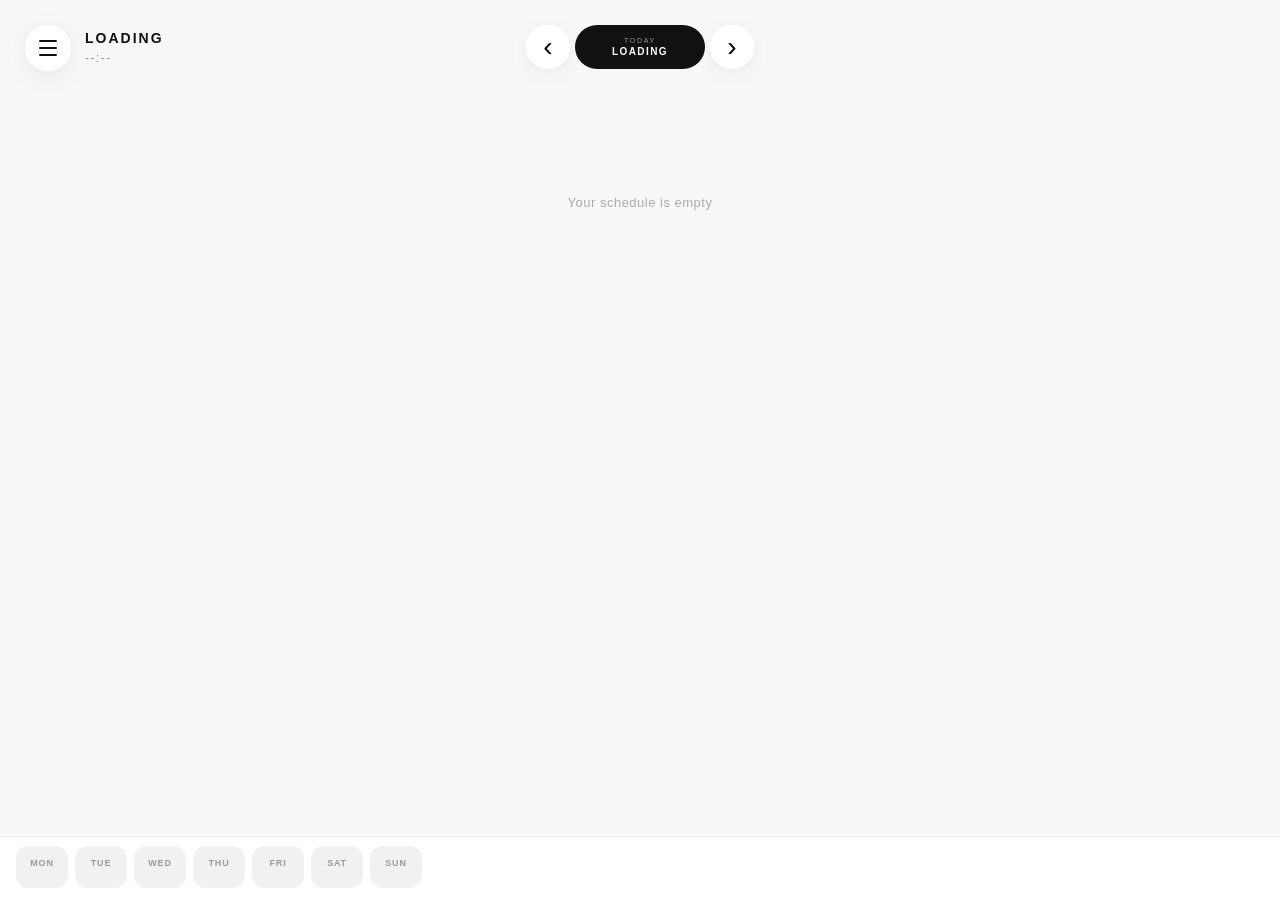
==== commit a2c08b06: "Add files via upload" ====
--- a/index.html
+++ b/index.html
@@ -1,4 +1,5 @@
 <!DOCTYPE html>
+
 <html lang="en">
 
 <head>
@@ -7,7 +8,7 @@
 
     <meta
         name="viewport"
-        content="width=device-width, initial-scale=1.0, viewport-fit=cover, maximum-scale=1.0, user-scalable=no"
+        content="width=device-width, initial-scale=1.0, viewport-fit=cover"
     >
 
     <title>Routine</title>
@@ -33,14 +34,14 @@
             class="day"
             id="dayName"
         >
-            MONDAY
+            LOADING
         </div>
 
         <div
             class="time"
             id="currentTime"
         >
-            00:00
+            --:--
         </div>
 
     </header>
@@ -52,7 +53,7 @@
         class="menu-button"
         id="menuButton"
         type="button"
-        aria-label="Menu"
+        aria-label="Open menu"
     >
 
         <span></span>
@@ -62,7 +63,7 @@
     </button>
 
 
-    <!-- DAY NAVIGATION -->
+    <!-- DAY SWITCHER -->
 
     <div class="day-navigation">
 
@@ -82,17 +83,17 @@
         >
 
             <span
+                id="selectedDayLabel"
                 class="selected-day-label"
-                id="selectedDayLabel"
             >
                 TODAY
             </span>
 
             <span
+                id="selectedDayName"
                 class="selected-day-name"
-                id="selectedDayName"
-            >
-                MONDAY
+            >
+                LOADING
             </span>
 
         </button>
@@ -109,18 +110,7 @@
     </div>
 
 
-    <!-- TODAY -->
-
-    <button
-        class="today-button"
-        id="todayButton"
-        type="button"
-    >
-        TODAY
-    </button>
-
-
-    <!-- REAL SCHEDULE -->
+    <!-- SCHEDULE -->
 
     <section
         class="schedule"
@@ -128,25 +118,30 @@
     >
 
         <div
-            class="schedule-wrapper"
-            id="scheduleWrapper"
+            class="schedule-board"
+            id="scheduleBoard"
         >
 
             <div
-                class="schedule-grid"
-                id="scheduleGrid"
-            ></div>
-
-
-<div
-    class="current-time-pointer"
-    id="currentTimePointer"
->
-    <div
-        class="pointer-triangle"
-        id="pointerSymbol"
-    >➜</div>
-</div>
+                class="empty-state"
+                id="emptyState"
+            >
+                Your schedule is empty
+            </div>
+
+        </div>
+
+
+        <!-- CURRENT TIME POINTER -->
+
+        <div
+            class="time-pointer"
+            id="timePointer"
+        >
+
+            <span id="pointerSymbol">
+                ▶
+            </span>
 
         </div>
 
@@ -159,39 +154,60 @@
 
         <div class="days-scroll">
 
-            <button class="day-button" data-day="MONDAY">
+            <button
+                class="day-button"
+                data-day="MONDAY"
+            >
                 MON
-                <span class="day-indicator"></span>
-            </button>
-
-            <button class="day-button" data-day="TUESDAY">
+                <span></span>
+            </button>
+
+            <button
+                class="day-button"
+                data-day="TUESDAY"
+            >
                 TUE
-                <span class="day-indicator"></span>
-            </button>
-
-            <button class="day-button" data-day="WEDNESDAY">
+                <span></span>
+            </button>
+
+            <button
+                class="day-button"
+                data-day="WEDNESDAY"
+            >
                 WED
-                <span class="day-indicator"></span>
-            </button>
-
-            <button class="day-button" data-day="THURSDAY">
+                <span></span>
+            </button>
+
+            <button
+                class="day-button"
+                data-day="THURSDAY"
+            >
                 THU
-                <span class="day-indicator"></span>
-            </button>
-
-            <button class="day-button" data-day="FRIDAY">
+                <span></span>
+            </button>
+
+            <button
+                class="day-button"
+                data-day="FRIDAY"
+            >
                 FRI
-                <span class="day-indicator"></span>
-            </button>
-
-            <button class="day-button" data-day="SATURDAY">
+                <span></span>
+            </button>
+
+            <button
+                class="day-button"
+                data-day="SATURDAY"
+            >
                 SAT
-                <span class="day-indicator"></span>
-            </button>
-
-            <button class="day-button" data-day="SUNDAY">
+                <span></span>
+            </button>
+
+            <button
+                class="day-button"
+                data-day="SUNDAY"
+            >
                 SUN
-                <span class="day-indicator"></span>
+                <span></span>
             </button>
 
         </div>
@@ -237,7 +253,7 @@
             </div>
 
 
-            <div class="menu-user-info">
+            <div>
 
                 <div
                     class="menu-username"
@@ -250,7 +266,7 @@
                     class="menu-email"
                     id="menuEmail"
                 >
-                    user@email.com
+                    --
                 </div>
 
             </div>
@@ -265,25 +281,16 @@
                 class="menu-link"
             >
                 <span>PROFILE</span>
-                <span class="menu-arrow">›</span>
+                <span>›</span>
             </a>
 
 
             <a
-                href="schedule-editor.html"
+                href="editor.html"
                 class="menu-link"
             >
                 <span>EDIT SCHEDULE</span>
-                <span class="menu-arrow">›</span>
-            </a>
-
-
-            <a
-                href="index.html"
-                class="menu-link active"
-            >
-                <span>SCHEDULE</span>
-                <span class="menu-arrow">›</span>
+                <span>›</span>
             </a>
 
         </div>
@@ -292,17 +299,27 @@
         <button
             class="logout-button"
             id="logoutButton"
-            type="button"
         >
             LOG OUT
         </button>
 
     </aside>
 
+
 </main>
 
 
-<script type="module" src="script.js"></script>
+<script
+    type="module"
+    src="script.js"
+></script>
+
+
+<script
+    type="module"
+    src="menu.js"
+></script>
+
 
 </body>
 
--- a/style.css
+++ b/style.css
@@ -1,76 +1,54 @@
 * {
+    box-sizing: border-box;
     margin: 0;
     padding: 0;
-    box-sizing: border-box;
 
     -webkit-tap-highlight-color: transparent;
 }
 
-:root {
-    --schedule-background: #ffffff;
-    --schedule-text: #111111;
-    --schedule-time: #777777;
-    --schedule-grid: rgba(17,17,17,0.10);
-    --schedule-accent: #111111;
-
-    --schedule-font:
+
+html,
+body {
+    width: 100%;
+    min-height: 100%;
+
+    background: #f8f8f8;
+
+    font-family:
         Arial,
         Helvetica,
         sans-serif;
 
-    --task-size: 14px;
-    --time-size: 10px;
-    --row-height: 58px;
-    --grid-width: 1px;
-    --schedule-radius: 0px;
-
-    --pointer-color: #111111;
-    --pointer-size: 26px;
-    --pointer-opacity: 1;
-}
-
-
-/* =====================================================
-   BASE
-===================================================== */
-
-html,
+    color: #111;
+
+    overflow: hidden;
+}
+
+
 body {
-    width: 100%;
-    height: 100%;
-
-    background:
-        var(--schedule-background);
-
-    color:
-        var(--schedule-text);
-
-    font-family:
-        var(--schedule-font);
-
-    overflow: hidden;
-
     -webkit-font-smoothing: antialiased;
 }
+
 
 button {
     font-family: inherit;
 }
 
+
+/* APP */
+
 .app {
-    position: relative;
-
     width: 100vw;
     width: 100dvw;
 
     height: 100vh;
     height: 100dvh;
-}
-
-
-/* =====================================================
-   HEADER
-===================================================== */
+
+    position: relative;
+}
+
+
+/* HEADER */
 
 .header {
     position: fixed;
@@ -81,457 +59,387 @@
             env(safe-area-inset-top)
         );
 
-    left: 78px;
-
-    z-index: 100;
+    left: 18px;
+
+    z-index: 200;
 
     pointer-events: none;
 }
+
 
 .day {
     font-size: 14px;
 
-    font-weight: 600;
-
-    letter-spacing: 2.2px;
-}
+    font-weight: 700;
+
+    letter-spacing: 2px;
+}
+
 
 .time {
     margin-top: 5px;
 
-    font-size: 11px;
-
-    letter-spacing: 1.8px;
-
-    opacity: 0.4;
-}
-
-
-/* =====================================================
-   MENU
-===================================================== */
+    font-size: 12px;
+
+    letter-spacing: 1.5px;
+
+    opacity: .45;
+}
+
+
+/* MENU BUTTON */
 
 .menu-button {
     position: fixed;
 
     top:
         max(
-            16px,
+            14px,
             env(safe-area-inset-top)
         );
 
-    left: 16px;
-
-    z-index: 200;
+    left: 14px;
+
+    z-index: 500;
 
     width: 46px;
     height: 46px;
 
-    border: none;
+    border: 0;
 
     border-radius: 50%;
 
-    background:
-        rgba(255,255,255,0.96);
+    background: rgba(255,255,255,.94);
+
+    box-shadow:
+        0 5px 25px rgba(0,0,0,.08);
 
     display: flex;
 
     flex-direction: column;
 
+    justify-content: center;
+
     align-items: center;
-    justify-content: center;
 
     gap: 5px;
 
     cursor: pointer;
-
-    box-shadow:
-        0 2px 12px
-        rgba(0,0,0,0.07);
-}
+}
+
 
 .menu-button span {
-    width: 17px;
-    height: 1px;
-
-    background:
-        var(--schedule-text);
-}
-
-
-/* =====================================================
-   DAY NAVIGATION
-===================================================== */
+    display: block;
+
+    width: 18px;
+    height: 2px;
+
+    border-radius: 2px;
+
+    background: #111;
+}
+
+
+/* DAY NAVIGATION */
 
 .day-navigation {
     position: fixed;
 
     top:
         max(
-            16px,
+            14px,
             env(safe-area-inset-top)
         );
 
     left: 50%;
 
-    transform:
-        translateX(-50%);
-
-    z-index: 100;
-
-    display: flex;
-
-    align-items: center;
+    transform: translateX(-50%);
+
+    z-index: 300;
+
+    display: flex;
 
     gap: 5px;
 }
+
 
 .nav-button {
     width: 44px;
     height: 44px;
 
-    border: none;
+    border: 0;
 
     border-radius: 50%;
 
-    background: #ffffff;
-
-    color:
-        var(--schedule-text);
+    background: #fff;
 
     font-size: 28px;
 
     cursor: pointer;
 
     box-shadow:
-        0 2px 12px
-        rgba(0,0,0,0.06);
-}
+        0 5px 20px rgba(0,0,0,.06);
+}
+
 
 .selected-day {
-    min-width: 126px;
+    min-width: 130px;
     height: 44px;
 
-    border: none;
-
-    border-radius: 23px;
-
-    background:
-        var(--schedule-accent);
-
-    color: #ffffff;
+    border: 0;
+
+    border-radius: 24px;
+
+    background: #111;
+
+    color: #fff;
 
     display: flex;
 
     flex-direction: column;
 
     align-items: center;
+
     justify-content: center;
-
-    cursor: pointer;
-}
+}
+
 
 .selected-day-label {
     font-size: 7px;
 
     letter-spacing: 1.7px;
 
-    opacity: 0.55;
-}
+    opacity: .55;
+}
+
 
 .selected-day-name {
     margin-top: 2px;
 
     font-size: 10px;
 
-    font-weight: 600;
+    font-weight: 700;
 
     letter-spacing: 1.4px;
 }
 
 
-/* =====================================================
-   REMOVE OLD TODAY BUTTON
-===================================================== */
-
-.today-button {
-    display: none !important;
-}
-
-
-/* =====================================================
-   SCHEDULE
-===================================================== */
+/* SCHEDULE */
 
 .schedule {
     position: absolute;
 
     inset: 0;
 
-    display: flex;
+    padding-top:
+        calc(
+            80px +
+            env(safe-area-inset-top)
+        );
+
+    padding-bottom:
+        calc(
+            80px +
+            env(safe-area-inset-bottom)
+        );
+
+    overflow-y: auto;
+
+    overflow-x: hidden;
+
+    -webkit-overflow-scrolling: touch;
+
+    touch-action: pan-y;
+}
+
+
+.schedule-board {
+    width: min(
+        94vw,
+        700px
+    );
+
+    margin: 0 auto;
+
+    padding:
+        35px 18px
+        100px;
+
+    position: relative;
+}
+
+
+/* ROW */
+
+.schedule-row {
+    min-height: 66px;
+
+    display: grid;
+
+    grid-template-columns:
+        58px
+        minmax(0, 1fr);
+
+    gap: 13px;
 
     align-items: center;
-    justify-content: center;
-
-    padding:
-        82px
-        10px
-        calc(
-            88px +
-            env(safe-area-inset-bottom)
-        );
-
-    overflow: hidden;
-
-    touch-action: pan-y;
-}
-
-.schedule-wrapper {
+
     position: relative;
 
-    width:
-        min(
-            100%,
-            760px
-        );
-
-    max-height:
-        calc(
-            100dvh - 170px
-        );
-
-    overflow-y: auto;
-    overflow-x: hidden;
-
-    scrollbar-width: none;
-
-    background:
-        var(--schedule-background);
-
-    border-radius:
-        var(--schedule-radius);
-
-    -webkit-overflow-scrolling:
-        touch;
-}
-
-.schedule-wrapper::-webkit-scrollbar {
-    display: none;
-}
-
-.schedule-grid {
-    position: relative;
-
-    width: 100%;
-}
-
-
-/* =====================================================
-   ROW
-===================================================== */
-
-.schedule-row {
-    position: relative;
-
-    height:
-        var(--row-height);
-
-    min-height:
-        var(--row-height);
-
-    display: grid;
-
-    grid-template-columns:
-        70px minmax(0, 1fr);
-
     border-bottom:
-        var(--grid-width)
-        solid
-        var(--schedule-grid);
-}
-
-.schedule-row:first-child {
-    border-top:
-        var(--grid-width)
-        solid
-        var(--schedule-grid);
-}
-
-
-/* =====================================================
-   TIME
-===================================================== */
+        1px solid
+        var(
+            --grid-color,
+            rgba(0,0,0,.08)
+        );
+
+    padding: 8px 0;
+}
+
 
 .schedule-time {
-    display: flex;
-
-    align-items: center;
-
-    justify-content: flex-end;
-
-    padding:
-        0 12px 0 0;
+    font-size:
+        var(--time-size, 11px);
 
     color:
-        var(--schedule-time);
-
-    font-size:
-        var(--time-size);
-
-    letter-spacing:
-        0.6px;
-
-    border-right:
-        var(--grid-width)
-        solid
-        var(--schedule-grid);
-}
-
-
-/* =====================================================
-   TASK
-===================================================== */
+        var(
+            --time-color,
+            #999
+        );
+
+    font-weight:
+        var(
+            --time-weight,
+            600
+        );
+
+    text-align: right;
+
+    white-space: nowrap;
+}
+
 
 .schedule-task {
     min-width: 0;
 
-    display: flex;
-
-    align-items: center;
-
     padding:
-        0 14px;
+        var(
+            --task-padding,
+            10px
+        );
+
+    border-radius:
+        var(
+            --task-radius,
+            12px
+        );
+
+    font-size:
+        var(
+            --task-size,
+            15px
+        );
+
+    font-family:
+        var(
+            --task-font,
+            Arial
+        );
+
+    font-weight:
+        var(
+            --task-weight,
+            500
+        );
 
     color:
-        var(--schedule-text);
-
-    font-size:
-        var(--task-size);
-
-    line-height: 1.25;
-
-    word-break: break-word;
-}
-
-.empty-task {
-    opacity: 0;
-}
-
-
-/* =====================================================
-   CURRENT TIME POINTER
-===================================================== */
-
-/*
-    ВАЖНО:
-
-    Теперь pointer НЕ рисует линию.
-
-    Он находится ровно в центре
-    нужной строки.
-*/
-
-.current-time-pointer {
+        var(
+            --task-color,
+            #111
+        );
+
+    background:
+        var(
+            --task-background,
+            transparent
+        );
+
+    overflow-wrap: anywhere;
+
+    line-height: 1.2;
+}
+
+
+/* EMPTY */
+
+.empty-state {
+    text-align: center;
+
+    padding: 80px 20px;
+
+    color: #aaa;
+
+    font-size: 13px;
+
+    letter-spacing: .5px;
+}
+
+
+/* POINTER */
+
+.time-pointer {
     position: absolute;
 
-    left: 0;
-
-    width: 100%;
-
-    height: 0;
-
-    z-index: 50;
+    z-index: 100;
+
+    left: max(
+        calc(
+            50% -
+            min(47vw, 350px)
+        ),
+        10px
+    );
+
+    transform:
+        translateY(-50%);
 
     pointer-events: none;
 
     display: none;
-}
-
-
-/* Старую линию полностью отключаем */
-
-.pointer-line {
-    display: none !important;
-}
-
-
-/*
-    Сам символ
-*/
-
-.pointer-triangle {
-    position: absolute;
-
-    left: 0;
-
-    top: 0;
-
-    width: auto;
-    height: auto;
-
-    border: none !important;
-
-    transform:
-        translate(
-            -3px,
-            -50%
-        );
-
-    color:
-        var(--pointer-color);
-
-    font-size:
-        var(--pointer-size);
+
+    font-size: 28px;
 
     line-height: 1;
 
-    font-weight: 700;
-
-    opacity:
-        var(--pointer-opacity);
-
-    font-family:
-        Arial,
-        sans-serif;
-
-    transition:
-        transform 0.2s ease,
-        color 0.2s ease;
-}
-
-
-/* =====================================================
-   GRADIENT POINTER
-===================================================== */
-
-.pointer-gradient .pointer-triangle {
+    color: #111;
+}
+
+
+.time-pointer.gradient {
     background:
-        linear-gradient(
-            135deg,
-            var(--pointer-gradient-start),
-            var(--pointer-gradient-end)
+        var(
+            --pointer-gradient
         );
 
     -webkit-background-clip: text;
+
     background-clip: text;
 
-    -webkit-text-fill-color:
-        transparent;
-}
-
-
-/* =====================================================
-   BOTTOM DAYS
-===================================================== */
+    color: transparent;
+}
+
+
+/* BOTTOM */
 
 .bottom-navigation {
     position: fixed;
 
+    bottom: 0;
+
     left: 0;
     right: 0;
-    bottom: 0;
-
-    z-index: 100;
+
+    z-index: 200;
 
     padding:
         9px 0
@@ -541,124 +449,109 @@
         );
 
     background:
-        rgba(
-            255,
-            255,
-            255,
-            0.97
-        );
+        rgba(255,255,255,.96);
+
+    backdrop-filter: blur(15px);
 
     border-top:
         1px solid
-        rgba(17,17,17,0.06);
-}
+        rgba(0,0,0,.06);
+}
+
 
 .days-scroll {
     display: flex;
 
     gap: 7px;
 
+    padding:
+        0 16px;
+
     overflow-x: auto;
 
-    padding:
-        0 15px;
-
     scrollbar-width: none;
-
-    -webkit-overflow-scrolling:
-        touch;
-}
+}
+
 
 .days-scroll::-webkit-scrollbar {
     display: none;
 }
 
+
 .day-button {
-    flex:
-        0 0 auto;
-
-    min-width: 54px;
-
+    flex: 0 0 auto;
+
+    min-width: 52px;
     height: 42px;
 
-    border: none;
-
-    border-radius: 14px;
-
-    background:
-        rgba(17,17,17,0.04);
-
-    color:
-        rgba(17,17,17,0.4);
+    border: 0;
+
+    border-radius: 13px;
+
+    background: #f1f1f1;
+
+    color: #999;
 
     font-size: 9px;
 
-    font-weight: 600;
-
-    letter-spacing: 0.8px;
-
-    cursor: pointer;
+    font-weight: 700;
+
+    letter-spacing: .8px;
 
     display: flex;
 
     flex-direction: column;
 
     align-items: center;
+
     justify-content: center;
 
     gap: 4px;
 }
 
+
 .day-button.active {
-    background:
-        var(--schedule-accent);
-
-    color:
-        #ffffff;
-}
-
-.day-indicator {
+    background: #111;
+
+    color: #fff;
+}
+
+
+.day-button span {
     width: 4px;
     height: 4px;
 
     border-radius: 50%;
 
-    background:
-        currentColor;
+    background: currentColor;
 
     opacity: 0;
 }
 
-.day-button.today .day-indicator {
-    opacity: 0.55;
-}
-
-.day-button.active .day-indicator {
-    opacity: 0;
-}
-
-
-/* =====================================================
-   SIDE MENU
-===================================================== */
+
+.day-button.today:not(.active) span {
+    opacity: .5;
+}
+
+
+/* MENU */
 
 .menu-overlay {
     position: fixed;
 
     inset: 0;
 
-    z-index: 300;
-
-    background:
-        rgba(0,0,0,0.25);
+    z-index: 600;
+
+    background: rgba(0,0,0,.3);
 
     opacity: 0;
 
     pointer-events: none;
 
-    transition:
-        opacity 0.25s ease;
-}
+    transition: opacity .25s;
+}
+
 
 .menu-overlay.open {
     opacity: 1;
@@ -666,238 +559,274 @@
     pointer-events: auto;
 }
 
+
 .side-menu {
     position: fixed;
 
     top: 0;
     left: 0;
 
-    z-index: 400;
-
-    width:
-        min(
-            86vw,
-            360px
-        );
+    width: min(
+        88vw,
+        370px
+    );
 
     height: 100dvh;
+
+    z-index: 700;
 
     padding:
         max(
-            20px,
+            18px,
             env(safe-area-inset-top)
         )
         22px
         max(
-            24px,
+            20px,
             env(safe-area-inset-bottom)
         );
 
-    background: #ffffff;
+    background: #fff;
 
     transform:
-        translateX(-100%);
+        translateX(-105%);
 
     transition:
-        transform 0.3s
-        cubic-bezier(
-            0.22,
-            1,
-            0.36,
-            1
-        );
+        transform .3s
+        cubic-bezier(.22,1,.36,1);
 
     display: flex;
 
     flex-direction: column;
 }
 
+
 .side-menu.open {
-    transform:
-        translateX(0);
-}
+    transform: translateX(0);
+}
+
 
 .menu-top {
     display: flex;
 
     justify-content: flex-end;
 }
+
 
 .close-menu {
     width: 42px;
     height: 42px;
 
-    border: none;
-
-    background:
-        rgba(17,17,17,0.05);
+    border: 0;
 
     border-radius: 50%;
 
-    color: #111111;
+    background: #f2f2f2;
 
     font-size: 27px;
-
-    cursor: pointer;
-}
+}
+
 
 .menu-profile {
-    margin-top: 45px;
+    margin-top: 40px;
 
     display: flex;
 
     align-items: center;
 
-    gap: 15px;
-}
+    gap: 14px;
+}
+
 
 .menu-avatar {
-    width: 58px;
-    height: 58px;
+    width: 55px;
+    height: 55px;
 
     border-radius: 50%;
 
-    background: #111111;
-
-    color: #ffffff;
-
-    display: flex;
+    background: #111;
+
+    color: #fff;
+
+    display: flex;
+
+    justify-content: center;
 
     align-items: center;
-    justify-content: center;
-
-    font-size: 17px;
-
-    font-weight: 600;
-}
-
-.menu-user-info {
-    min-width: 0;
-}
+
+    font-weight: 700;
+}
+
 
 .menu-username {
     font-size: 15px;
 
-    font-weight: 600;
-
-    letter-spacing: 0.5px;
-}
+    font-weight: 700;
+}
+
 
 .menu-email {
-    margin-top: 6px;
+    margin-top: 5px;
+
+    font-size: 11px;
+
+    color: #999;
+
+    max-width: 220px;
 
     overflow: hidden;
 
     text-overflow: ellipsis;
-
-    white-space: nowrap;
-
-    font-size: 11px;
-
-    color:
-        rgba(17,17,17,0.4);
-}
+}
+
 
 .menu-links {
-    margin-top: 45px;
+    margin-top: 40px;
 
     border-top:
         1px solid
-        rgba(17,17,17,0.1);
-}
+        #eee;
+}
+
 
 .menu-link {
     height: 62px;
 
-    padding:
-        0 3px;
-
     border-bottom:
         1px solid
-        rgba(17,17,17,0.08);
-
-    color:
-        rgba(17,17,17,0.45);
+        #eee;
+
+    display: flex;
+
+    align-items: center;
+
+    justify-content: space-between;
 
     text-decoration: none;
 
-    display: flex;
-
-    align-items: center;
-    justify-content: space-between;
+    color: #777;
 
     font-size: 10px;
 
-    font-weight: 600;
-
-    letter-spacing: 1.6px;
-}
-
-.menu-link.active {
-    color: #111111;
-}
-
-.menu-arrow {
-    font-size: 22px;
-}
+    font-weight: 700;
+
+    letter-spacing: 1.5px;
+}
+
 
 .logout-button {
     margin-top: auto;
 
     width: 100%;
-    height: 54px;
+    height: 52px;
+
+    background: #fff;
 
     border:
         1px solid
-        rgba(17,17,17,0.14);
-
-    background: #ffffff;
-
-    color: #111111;
+        #ddd;
 
     font-size: 10px;
 
-    font-weight: 600;
-
-    letter-spacing: 2px;
-
-    cursor: pointer;
-}
-
-
-/* =====================================================
-   DESKTOP
-===================================================== */
+    font-weight: 700;
+
+    letter-spacing: 1.5px;
+}
+
+
+/* DESKTOP */
 
 @media (min-width: 768px) {
 
+    .menu-button {
+        left: 25px;
+        top: 25px;
+    }
+
+
     .header {
+        left: 85px;
         top: 30px;
-        left: 90px;
     }
 
-    .menu-button {
-        top: 25px;
-        left: 30px;
-    }
 
     .day-navigation {
         top: 25px;
     }
 
-    .schedule {
-        padding:
-            85px
-            30px
-            100px;
+
+    .schedule-board {
+        width: 700px;
     }
 
-    .schedule-wrapper {
-        width:
-            min(
-                70vw,
-                760px
-            );
-    }
-
+}
+/* =========================================
+   EXTRA GRID STYLES
+========================================= */
+
+.grid-dots {
+    background-image:
+        radial-gradient(
+            var(--grid-color)
+            1px,
+            transparent 1px
+        );
+
+    background-size:
+        18px 18px;
+}
+
+
+.grid-double .schedule-row {
+    border-bottom:
+        1px solid
+        var(--grid-color);
+
+    box-shadow:
+        0 2px 0
+        rgba(0,0,0,.025);
+}
+
+
+.grid-soft .schedule-row {
+    border-bottom:
+        1px solid
+        color-mix(
+            in srgb,
+            var(--grid-color) 45%,
+            transparent
+        );
+
+    border-radius: 20px;
+}
+
+
+.grid-wave .schedule-row {
+    border-bottom: 0;
+
+    margin-bottom: 5px;
+}
+
+
+.grid-wave .schedule-row::after {
+    content: "";
+
+    position: absolute;
+
+    left: 58px;
+    right: 0;
+
+    bottom: 0;
+
+    height: 1px;
+
+    background:
+        linear-gradient(
+            90deg,
+            transparent,
+            var(--grid-color),
+            transparent
+        );
+
+    opacity: .7;
 }
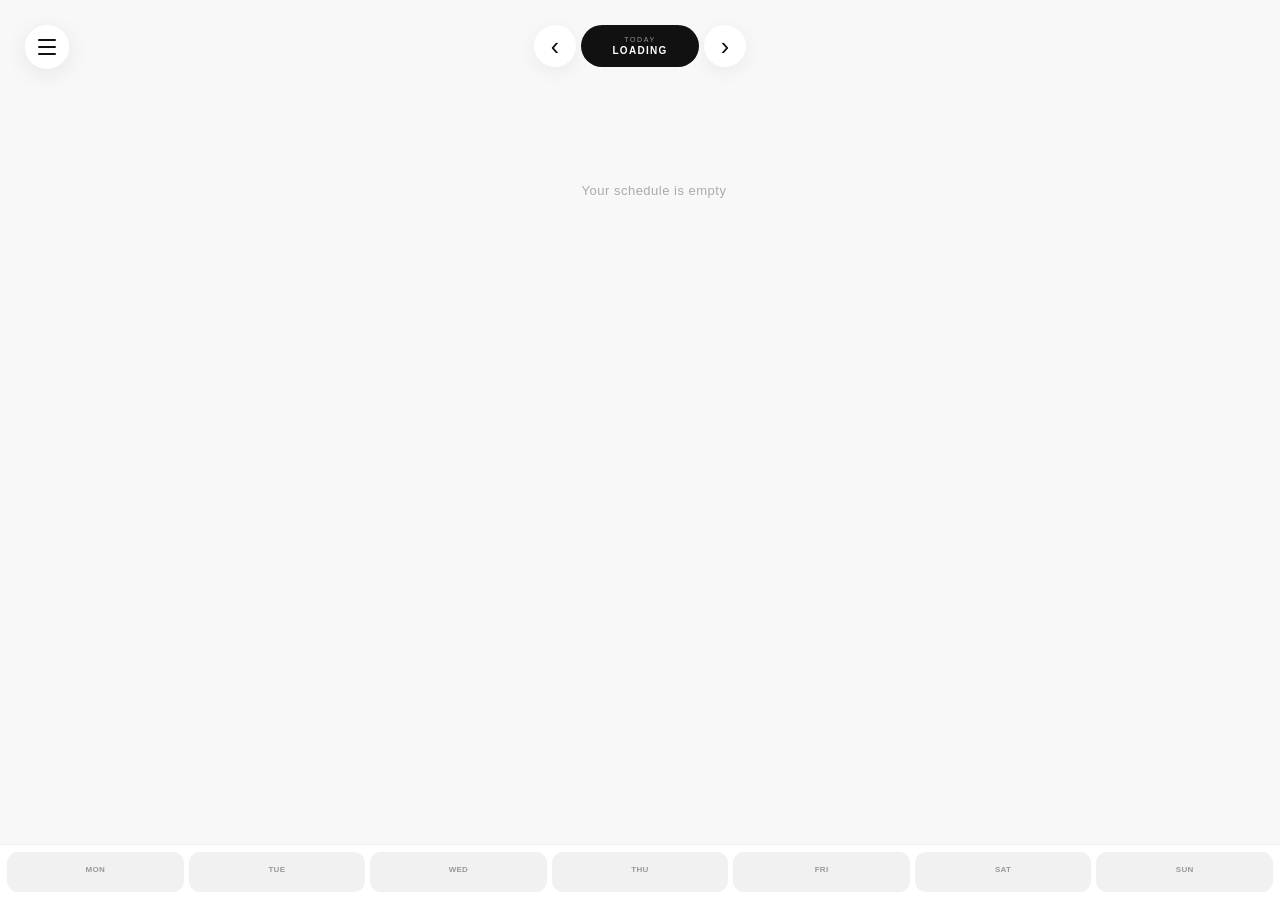
==== commit 296aaafc: "Update index.html" ====
--- a/index.html
+++ b/index.html
@@ -22,7 +22,14 @@
 
 
 <body>
-
+<link
+    rel="stylesheet"
+    href="style.css?v=20260823-3"
+>
+    <script
+    type="module"
+    src="script.js?v=20260823-3"
+></script>
 <main class="app">
 
 
@@ -323,4 +330,4 @@
 
 </body>
 
-</html>+</html>
--- a/style.css
+++ b/style.css
@@ -1,5 +1,6 @@
 * {
     box-sizing: border-box;
+
     margin: 0;
     padding: 0;
 
@@ -10,18 +11,23 @@
 html,
 body {
     width: 100%;
+    height: 100%;
+
+    min-width: 0;
     min-height: 100%;
 
     background: #f8f8f8;
+
+    color: #111;
 
     font-family:
         Arial,
         Helvetica,
         sans-serif;
 
-    color: #111;
-
     overflow: hidden;
+
+    -webkit-text-size-adjust: 100%;
 }
 
 
@@ -30,161 +36,169 @@
 }
 
 
-button {
-    font-family: inherit;
-}
-
-
-/* APP */
+/* =========================================
+   APP
+========================================= */
 
 .app {
+    position: relative;
+
     width: 100vw;
     width: 100dvw;
 
     height: 100vh;
     height: 100dvh;
 
-    position: relative;
-}
-
-
-/* HEADER */
+    overflow: hidden;
+}
+
+
+/* =========================================
+   OLD HEADER
+========================================= */
 
 .header {
+    display: none !important;
+}
+
+
+/* =========================================
+   MENU BUTTON
+========================================= */
+
+.menu-button {
     position: fixed;
 
     top:
         max(
-            18px,
+            12px,
             env(safe-area-inset-top)
         );
 
-    left: 18px;
-
-    z-index: 200;
-
-    pointer-events: none;
-}
-
-
-.day {
-    font-size: 14px;
-
-    font-weight: 700;
-
-    letter-spacing: 2px;
-}
-
-
-.time {
-    margin-top: 5px;
-
-    font-size: 12px;
-
-    letter-spacing: 1.5px;
-
-    opacity: .45;
-}
-
-
-/* MENU BUTTON */
-
-.menu-button {
+    left: 12px;
+
+    z-index: 500;
+
+    width: 44px;
+    height: 44px;
+
+    border: 0;
+
+    border-radius: 50%;
+
+    background:
+        rgba(
+            255,
+            255,
+            255,
+            .96
+        );
+
+    box-shadow:
+        0 5px 25px
+        rgba(
+            0,
+            0,
+            0,
+            .08
+        );
+
+    display: flex;
+
+    flex-direction: column;
+
+    justify-content: center;
+
+    align-items: center;
+
+    gap: 5px;
+
+    cursor: pointer;
+}
+
+
+.menu-button span {
+    display: block;
+
+    width: 18px;
+    height: 2px;
+
+    border-radius: 2px;
+
+    background: #111;
+}
+
+
+/* =========================================
+   DAY NAVIGATION
+========================================= */
+
+.day-navigation {
     position: fixed;
 
     top:
         max(
-            14px,
+            12px,
             env(safe-area-inset-top)
         );
 
-    left: 14px;
-
-    z-index: 500;
-
-    width: 46px;
-    height: 46px;
+    left: 50%;
+
+    transform:
+        translateX(-50%);
+
+    z-index: 300;
+
+    display: flex;
+
+    align-items: center;
+
+    gap: 5px;
+
+    max-width:
+        calc(
+            100vw - 70px
+        );
+}
+
+
+.nav-button {
+    width: 42px;
+    height: 42px;
+
+    flex: 0 0 42px;
 
     border: 0;
 
     border-radius: 50%;
 
-    background: rgba(255,255,255,.94);
+    background: #fff;
+
+    color: #111;
+
+    font-size: 25px;
+
+    line-height: 1;
+
+    cursor: pointer;
 
     box-shadow:
-        0 5px 25px rgba(0,0,0,.08);
-
-    display: flex;
-
-    flex-direction: column;
-
-    justify-content: center;
-
-    align-items: center;
-
-    gap: 5px;
-
-    cursor: pointer;
-}
-
-
-.menu-button span {
-    display: block;
-
-    width: 18px;
-    height: 2px;
-
-    border-radius: 2px;
-
-    background: #111;
-}
-
-
-/* DAY NAVIGATION */
-
-.day-navigation {
-    position: fixed;
-
-    top:
-        max(
-            14px,
-            env(safe-area-inset-top)
-        );
-
-    left: 50%;
-
-    transform: translateX(-50%);
-
-    z-index: 300;
-
-    display: flex;
-
-    gap: 5px;
-}
-
-
-.nav-button {
-    width: 44px;
-    height: 44px;
-
-    border: 0;
-
-    border-radius: 50%;
-
-    background: #fff;
-
-    font-size: 28px;
-
-    cursor: pointer;
-
-    box-shadow:
-        0 5px 20px rgba(0,0,0,.06);
+        0 5px 20px
+        rgba(
+            0,
+            0,
+            0,
+            .06
+        );
 }
 
 
 .selected-day {
-    min-width: 130px;
-    height: 44px;
+    width: 118px;
+
+    min-width: 118px;
+
+    height: 42px;
 
     border: 0;
 
@@ -207,24 +221,30 @@
 .selected-day-label {
     font-size: 7px;
 
-    letter-spacing: 1.7px;
+    line-height: 1;
+
+    letter-spacing: 1.6px;
 
     opacity: .55;
 }
 
 
 .selected-day-name {
-    margin-top: 2px;
+    margin-top: 3px;
 
     font-size: 10px;
 
+    line-height: 1;
+
     font-weight: 700;
 
-    letter-spacing: 1.4px;
-}
-
-
-/* SCHEDULE */
+    letter-spacing: 1.3px;
+}
+
+
+/* =========================================
+   SCHEDULE
+========================================= */
 
 .schedule {
     position: absolute;
@@ -233,13 +253,13 @@
 
     padding-top:
         calc(
-            80px +
+            68px +
             env(safe-area-inset-top)
         );
 
     padding-bottom:
         calc(
-            80px +
+            74px +
             env(safe-area-inset-bottom)
         );
 
@@ -249,133 +269,186 @@
 
     -webkit-overflow-scrolling: touch;
 
+    overscroll-behavior-y: contain;
+
     touch-action: pan-y;
 }
 
 
+/* =========================================
+   BOARD
+========================================= */
+
 .schedule-board {
-    width: min(
-        94vw,
-        700px
-    );
-
-    margin: 0 auto;
+    position: relative;
+
+    width:
+        min(
+            94vw,
+            700px
+        );
+
+    margin:
+        0 auto;
 
     padding:
-        35px 18px
-        100px;
-
+        25px
+        18px
+        100px
+        max(
+            18px,
+            var(--pointer-space, 46px)
+        );
+
+    --grid-color:
+        #e8e8e8;
+
+    --grid-thickness:
+        1px;
+
+    --pointer-space:
+        46px;
+}
+
+
+/* =========================================
+   ROW
+========================================= */
+
+.schedule-row {
     position: relative;
-}
-
-
-/* ROW */
-
-.schedule-row {
+
     min-height: 66px;
 
     display: grid;
 
     grid-template-columns:
-        58px
+        max-content
         minmax(0, 1fr);
 
     gap: 13px;
 
     align-items: center;
 
-    position: relative;
+    padding: 8px 0;
 
     border-bottom:
-        1px solid
         var(
-            --grid-color,
-            rgba(0,0,0,.08)
-        );
-
-    padding: 8px 0;
-}
-
+            --grid-thickness
+        )
+        solid
+        var(
+            --grid-color
+        );
+}
+
+
+/* =========================================
+   TIME
+========================================= */
 
 .schedule-time {
+    min-width: 0;
+
+    width: max-content;
+
+    max-width: 100%;
+
+    justify-self: end;
+
+    text-align: right;
+
+    white-space: nowrap;
+
+    overflow: visible;
+
+    line-height: 1.1;
+
     font-size:
-        var(--time-size, 11px);
-
-    color:
         var(
-            --time-color,
-            #999
-        );
+            --time-size,
+            11px
+        ) !important;
 
     font-weight:
         var(
             --time-weight,
             600
-        );
-
-    text-align: right;
-
-    white-space: nowrap;
-}
-
+        ) !important;
+
+    color:
+        var(
+            --time-color,
+            #999999
+        ) !important;
+
+    font-family:
+        Arial,
+        Helvetica,
+        sans-serif;
+
+    -webkit-text-size-adjust: none;
+
+    text-size-adjust: none;
+}
+
+
+/* =========================================
+   TASK
+========================================= */
 
 .schedule-task {
     min-width: 0;
 
-    padding:
-        var(
-            --task-padding,
-            10px
-        );
-
-    border-radius:
-        var(
-            --task-radius,
-            12px
-        );
+    max-width: 100%;
 
     font-size:
         var(
             --task-size,
             15px
-        );
+        ) !important;
 
     font-family:
         var(
             --task-font,
             Arial
-        );
+        ) !important;
 
     font-weight:
         var(
             --task-weight,
             500
-        );
+        ) !important;
 
     color:
         var(
             --task-color,
-            #111
-        );
-
-    background:
-        var(
-            --task-background,
-            transparent
-        );
-
-    overflow-wrap: anywhere;
+            #111111
+        );
+
+    overflow-wrap:
+        anywhere;
+
+    word-break:
+        break-word;
 
     line-height: 1.2;
-}
-
-
-/* EMPTY */
+
+    -webkit-text-size-adjust: none;
+
+    text-size-adjust: none;
+}
+
+
+/* =========================================
+   EMPTY
+========================================= */
 
 .empty-state {
     text-align: center;
 
-    padding: 80px 20px;
+    padding:
+        80px 20px;
 
     color: #aaa;
 
@@ -385,89 +458,270 @@
 }
 
 
-/* POINTER */
+/* =========================================
+   POINTER
+========================================= */
 
 .time-pointer {
     position: absolute;
 
-    z-index: 100;
-
-    left: max(
-        calc(
-            50% -
-            min(47vw, 350px)
-        ),
-        10px
-    );
+    z-index: 150;
+
+    display: none;
+
+    align-items: center;
+
+    justify-content: center;
+
+    pointer-events: none;
 
     transform:
         translateY(-50%);
 
-    pointer-events: none;
-
-    display: none;
-
-    font-size: 28px;
-
-    line-height: 1;
-
-    color: #111;
+    width: 28px;
+    height: 28px;
+
+    overflow: visible;
+
+    background:
+        transparent !important;
+
+    background-image:
+        none !important;
+
+    color:
+        transparent !important;
+
+    font-size: 0;
+
+    line-height: 0;
+
+    filter: none !important;
+
+    -webkit-background-clip:
+        initial !important;
+
+    background-clip:
+        initial !important;
+
+    -webkit-text-fill-color:
+        transparent !important;
 }
 
 
 .time-pointer.gradient {
     background:
+        transparent !important;
+
+    background-image:
+        none !important;
+
+    color:
+        transparent !important;
+
+    filter: none !important;
+
+    -webkit-background-clip:
+        initial !important;
+
+    background-clip:
+        initial !important;
+
+    -webkit-text-fill-color:
+        transparent !important;
+}
+
+
+#pointerSymbol {
+    display: block;
+
+    width: 28px;
+    height: 28px;
+
+    flex: 0 0 auto;
+
+    background:
+        #111;
+
+    background-image:
+        none !important;
+
+    -webkit-mask-repeat:
+        no-repeat;
+
+    mask-repeat:
+        no-repeat;
+
+    -webkit-mask-position:
+        center;
+
+    mask-position:
+        center;
+
+    -webkit-mask-size:
+        contain;
+
+    mask-size:
+        contain;
+
+    filter: none !important;
+
+    -webkit-background-clip:
+        initial !important;
+
+    background-clip:
+        initial !important;
+
+    -webkit-text-fill-color:
+        initial !important;
+}
+
+
+/* =========================================
+   GRID - ROWS
+========================================= */
+
+.schedule-board.grid-rows
+.schedule-row {
+    border-bottom:
         var(
-            --pointer-gradient
-        );
-
-    -webkit-background-clip: text;
-
-    background-clip: text;
-
-    color: transparent;
-}
-
-
-/* BOTTOM */
+            --grid-thickness
+        )
+        solid
+        var(
+            --grid-color
+        ) !important;
+}
+
+
+/* =========================================
+   GRID - NONE
+========================================= */
+
+.schedule-board.grid-none
+.schedule-row {
+    border-bottom:
+        none !important;
+}
+
+
+/* =========================================
+   GRID - GRID
+========================================= */
+
+.schedule-board.grid-grid {
+    background-image:
+        linear-gradient(
+            to right,
+            var(--grid-color)
+            0,
+            var(--grid-color)
+            var(--grid-thickness),
+            transparent
+            var(--grid-thickness)
+        ),
+        linear-gradient(
+            to bottom,
+            var(--grid-color)
+            0,
+            var(--grid-color)
+            var(--grid-thickness),
+            transparent
+            var(--grid-thickness)
+        );
+
+    background-size:
+        70px 100%,
+        100% 66px;
+
+    background-position:
+        0 0,
+        0 0;
+}
+
+
+.schedule-board.grid-grid
+.schedule-row {
+    border-bottom:
+        var(
+            --grid-thickness
+        )
+        solid
+        var(
+            --grid-color
+        ) !important;
+}
+
+
+/* =========================================
+   BOTTOM NAVIGATION
+========================================= */
 
 .bottom-navigation {
     position: fixed;
 
-    bottom: 0;
-
     left: 0;
     right: 0;
+    bottom: 0;
 
     z-index: 200;
 
     padding:
-        9px 0
+        7px
+        7px
         max(
-            12px,
+            8px,
             env(safe-area-inset-bottom)
         );
 
     background:
-        rgba(255,255,255,.96);
-
-    backdrop-filter: blur(15px);
+        rgba(
+            255,
+            255,
+            255,
+            .97
+        );
+
+    -webkit-backdrop-filter:
+        blur(15px);
+
+    backdrop-filter:
+        blur(15px);
 
     border-top:
         1px solid
-        rgba(0,0,0,.06);
-}
-
+        rgba(
+            0,
+            0,
+            0,
+            .06
+        );
+}
+
+
+/* =========================================
+   DAYS
+========================================= */
 
 .days-scroll {
-    display: flex;
-
-    gap: 7px;
-
-    padding:
-        0 16px;
-
-    overflow-x: auto;
+    width: 100%;
+
+    display: grid;
+
+    grid-template-columns:
+        repeat(
+            7,
+            minmax(
+                0,
+                1fr
+            )
+        );
+
+    gap: 5px;
+
+    padding: 0;
+
+    overflow: hidden;
 
     scrollbar-width: none;
 }
@@ -479,24 +733,25 @@
 
 
 .day-button {
-    flex: 0 0 auto;
-
-    min-width: 52px;
-    height: 42px;
+    min-width: 0;
+
+    width: 100%;
+
+    height: 40px;
 
     border: 0;
 
-    border-radius: 13px;
+    border-radius: 11px;
 
     background: #f1f1f1;
 
     color: #999;
 
-    font-size: 9px;
+    font-size: 8px;
 
     font-weight: 700;
 
-    letter-spacing: .8px;
+    letter-spacing: .3px;
 
     display: flex;
 
@@ -506,7 +761,13 @@
 
     justify-content: center;
 
-    gap: 4px;
+    gap: 3px;
+
+    white-space: nowrap;
+
+    overflow: hidden;
+
+    -webkit-appearance: none;
 }
 
 
@@ -518,12 +779,15 @@
 
 
 .day-button span {
-    width: 4px;
-    height: 4px;
+    width: 3px;
+    height: 3px;
+
+    flex: 0 0 3px;
 
     border-radius: 50%;
 
-    background: currentColor;
+    background:
+        currentColor;
 
     opacity: 0;
 }
@@ -534,7 +798,9 @@
 }
 
 
-/* MENU */
+/* =========================================
+   MENU
+========================================= */
 
 .menu-overlay {
     position: fixed;
@@ -543,13 +809,20 @@
 
     z-index: 600;
 
-    background: rgba(0,0,0,.3);
+    background:
+        rgba(
+            0,
+            0,
+            0,
+            .3
+        );
 
     opacity: 0;
 
     pointer-events: none;
 
-    transition: opacity .25s;
+    transition:
+        opacity .25s;
 }
 
 
@@ -566,11 +839,13 @@
     top: 0;
     left: 0;
 
-    width: min(
-        88vw,
-        370px
-    );
-
+    width:
+        min(
+            88vw,
+            370px
+        );
+
+    height: 100vh;
     height: 100dvh;
 
     z-index: 700;
@@ -589,20 +864,43 @@
     background: #fff;
 
     transform:
-        translateX(-105%);
+        translate3d(
+            -105%,
+            0,
+            0
+        );
 
     transition:
-        transform .3s
-        cubic-bezier(.22,1,.36,1);
+        transform
+        .3s
+        cubic-bezier(
+            .22,
+            1,
+            .36,
+            1
+        );
 
     display: flex;
 
     flex-direction: column;
+
+    overflow-y: auto;
+
+    -webkit-overflow-scrolling:
+        touch;
+
+    will-change:
+        transform;
 }
 
 
 .side-menu.open {
-    transform: translateX(0);
+    transform:
+        translate3d(
+            0,
+            0,
+            0
+        );
 }
 
 
@@ -642,6 +940,8 @@
     width: 55px;
     height: 55px;
 
+    flex: 0 0 55px;
+
     border-radius: 50%;
 
     background: #111;
@@ -677,6 +977,8 @@
     overflow: hidden;
 
     text-overflow: ellipsis;
+
+    white-space: nowrap;
 }
 
 
@@ -734,7 +1036,198 @@
 }
 
 
-/* DESKTOP */
+/* =========================================
+   IPHONE
+========================================= */
+
+@media (max-width: 767px) {
+
+    .menu-button {
+        top:
+            max(
+                10px,
+                env(safe-area-inset-top)
+            );
+
+        left: 10px;
+
+        width: 42px;
+        height: 42px;
+    }
+
+
+    .day-navigation {
+        top:
+            max(
+                10px,
+                env(safe-area-inset-top)
+            );
+
+        gap: 4px;
+
+        max-width:
+            calc(
+                100vw - 60px
+            );
+    }
+
+
+    .nav-button {
+        width: 39px;
+        height: 39px;
+
+        flex-basis: 39px;
+
+        font-size: 23px;
+    }
+
+
+    .selected-day {
+        width: 106px;
+        min-width: 106px;
+
+        height: 39px;
+    }
+
+
+    .schedule {
+        padding-top:
+            calc(
+                62px +
+                env(safe-area-inset-top)
+            );
+
+        padding-bottom:
+            calc(
+                70px +
+                env(safe-area-inset-bottom)
+            );
+    }
+
+
+    .schedule-board {
+        width: 100%;
+        max-width: none;
+
+        margin: 0;
+
+        padding-top: 18px;
+
+        padding-right: 10px;
+
+        padding-bottom: 90px;
+
+        padding-left:
+            max(
+                48px,
+                var(--pointer-space)
+            );
+    }
+
+
+    .schedule-row {
+        min-height: 62px;
+
+        gap: 9px;
+    }
+
+
+    .schedule-time {
+        font-size:
+            var(--time-size, 11px)
+            !important;
+
+        font-weight:
+            var(--time-weight, 600)
+            !important;
+    }
+
+
+    .schedule-task {
+        font-size:
+            var(--task-size, 15px)
+            !important;
+
+        font-weight:
+            var(--task-weight, 500)
+            !important;
+
+        font-family:
+            var(--task-font, Arial)
+            !important;
+    }
+
+
+    .days-scroll {
+        grid-template-columns:
+            repeat(
+                7,
+                minmax(
+                    0,
+                    1fr
+                )
+            );
+
+        gap: 3px;
+
+        padding:
+            0 3px;
+    }
+
+
+    .day-button {
+        height: 38px;
+
+        border-radius: 9px;
+
+        font-size: 7px;
+    }
+
+
+    .side-menu {
+        width:
+            min(
+                88vw,
+                360px
+            );
+    }
+
+}
+
+
+/* =========================================
+   IPHONE 14+ WIDTH
+========================================= */
+
+@media (
+    min-width: 390px
+) and (
+    max-width: 767px
+) {
+
+    .day-button {
+        font-size: 8px;
+    }
+
+}
+
+
+/* =========================================
+   SMALL IPHONE
+========================================= */
+
+@media (max-width: 389px) {
+
+    .day-button {
+        font-size: 7px;
+    }
+
+}
+
+
+/* =========================================
+   DESKTOP
+========================================= */
 
 @media (min-width: 768px) {
 
@@ -744,89 +1237,18 @@
     }
 
 
-    .header {
-        left: 85px;
-        top: 30px;
-    }
-
-
     .day-navigation {
         top: 25px;
     }
 
 
+    .schedule {
+        padding-top: 78px;
+    }
+
+
     .schedule-board {
         width: 700px;
     }
 
 }
-/* =========================================
-   EXTRA GRID STYLES
-========================================= */
-
-.grid-dots {
-    background-image:
-        radial-gradient(
-            var(--grid-color)
-            1px,
-            transparent 1px
-        );
-
-    background-size:
-        18px 18px;
-}
-
-
-.grid-double .schedule-row {
-    border-bottom:
-        1px solid
-        var(--grid-color);
-
-    box-shadow:
-        0 2px 0
-        rgba(0,0,0,.025);
-}
-
-
-.grid-soft .schedule-row {
-    border-bottom:
-        1px solid
-        color-mix(
-            in srgb,
-            var(--grid-color) 45%,
-            transparent
-        );
-
-    border-radius: 20px;
-}
-
-
-.grid-wave .schedule-row {
-    border-bottom: 0;
-
-    margin-bottom: 5px;
-}
-
-
-.grid-wave .schedule-row::after {
-    content: "";
-
-    position: absolute;
-
-    left: 58px;
-    right: 0;
-
-    bottom: 0;
-
-    height: 1px;
-
-    background:
-        linear-gradient(
-            90deg,
-            transparent,
-            var(--grid-color),
-            transparent
-        );
-
-    opacity: .7;
-}
--- a/style.css
+++ b/style.css
@@ -1,5 +1,6 @@
 * {
     box-sizing: border-box;
+
     margin: 0;
     padding: 0;
 
@@ -10,18 +11,23 @@
 html,
 body {
     width: 100%;
+    height: 100%;
+
+    min-width: 0;
     min-height: 100%;
 
     background: #f8f8f8;
+
+    color: #111;
 
     font-family:
         Arial,
         Helvetica,
         sans-serif;
 
-    color: #111;
-
     overflow: hidden;
+
+    -webkit-text-size-adjust: 100%;
 }
 
 
@@ -30,161 +36,169 @@
 }
 
 
-button {
-    font-family: inherit;
-}
-
-
-/* APP */
+/* =========================================
+   APP
+========================================= */
 
 .app {
+    position: relative;
+
     width: 100vw;
     width: 100dvw;
 
     height: 100vh;
     height: 100dvh;
 
-    position: relative;
-}
-
-
-/* HEADER */
+    overflow: hidden;
+}
+
+
+/* =========================================
+   OLD HEADER
+========================================= */
 
 .header {
+    display: none !important;
+}
+
+
+/* =========================================
+   MENU BUTTON
+========================================= */
+
+.menu-button {
     position: fixed;
 
     top:
         max(
-            18px,
+            12px,
             env(safe-area-inset-top)
         );
 
-    left: 18px;
-
-    z-index: 200;
-
-    pointer-events: none;
-}
-
-
-.day {
-    font-size: 14px;
-
-    font-weight: 700;
-
-    letter-spacing: 2px;
-}
-
-
-.time {
-    margin-top: 5px;
-
-    font-size: 12px;
-
-    letter-spacing: 1.5px;
-
-    opacity: .45;
-}
-
-
-/* MENU BUTTON */
-
-.menu-button {
+    left: 12px;
+
+    z-index: 500;
+
+    width: 44px;
+    height: 44px;
+
+    border: 0;
+
+    border-radius: 50%;
+
+    background:
+        rgba(
+            255,
+            255,
+            255,
+            .96
+        );
+
+    box-shadow:
+        0 5px 25px
+        rgba(
+            0,
+            0,
+            0,
+            .08
+        );
+
+    display: flex;
+
+    flex-direction: column;
+
+    justify-content: center;
+
+    align-items: center;
+
+    gap: 5px;
+
+    cursor: pointer;
+}
+
+
+.menu-button span {
+    display: block;
+
+    width: 18px;
+    height: 2px;
+
+    border-radius: 2px;
+
+    background: #111;
+}
+
+
+/* =========================================
+   DAY NAVIGATION
+========================================= */
+
+.day-navigation {
     position: fixed;
 
     top:
         max(
-            14px,
+            12px,
             env(safe-area-inset-top)
         );
 
-    left: 14px;
-
-    z-index: 500;
-
-    width: 46px;
-    height: 46px;
+    left: 50%;
+
+    transform:
+        translateX(-50%);
+
+    z-index: 300;
+
+    display: flex;
+
+    align-items: center;
+
+    gap: 5px;
+
+    max-width:
+        calc(
+            100vw - 70px
+        );
+}
+
+
+.nav-button {
+    width: 42px;
+    height: 42px;
+
+    flex: 0 0 42px;
 
     border: 0;
 
     border-radius: 50%;
 
-    background: rgba(255,255,255,.94);
+    background: #fff;
+
+    color: #111;
+
+    font-size: 25px;
+
+    line-height: 1;
+
+    cursor: pointer;
 
     box-shadow:
-        0 5px 25px rgba(0,0,0,.08);
-
-    display: flex;
-
-    flex-direction: column;
-
-    justify-content: center;
-
-    align-items: center;
-
-    gap: 5px;
-
-    cursor: pointer;
-}
-
-
-.menu-button span {
-    display: block;
-
-    width: 18px;
-    height: 2px;
-
-    border-radius: 2px;
-
-    background: #111;
-}
-
-
-/* DAY NAVIGATION */
-
-.day-navigation {
-    position: fixed;
-
-    top:
-        max(
-            14px,
-            env(safe-area-inset-top)
-        );
-
-    left: 50%;
-
-    transform: translateX(-50%);
-
-    z-index: 300;
-
-    display: flex;
-
-    gap: 5px;
-}
-
-
-.nav-button {
-    width: 44px;
-    height: 44px;
-
-    border: 0;
-
-    border-radius: 50%;
-
-    background: #fff;
-
-    font-size: 28px;
-
-    cursor: pointer;
-
-    box-shadow:
-        0 5px 20px rgba(0,0,0,.06);
+        0 5px 20px
+        rgba(
+            0,
+            0,
+            0,
+            .06
+        );
 }
 
 
 .selected-day {
-    min-width: 130px;
-    height: 44px;
+    width: 118px;
+
+    min-width: 118px;
+
+    height: 42px;
 
     border: 0;
 
@@ -207,24 +221,30 @@
 .selected-day-label {
     font-size: 7px;
 
-    letter-spacing: 1.7px;
+    line-height: 1;
+
+    letter-spacing: 1.6px;
 
     opacity: .55;
 }
 
 
 .selected-day-name {
-    margin-top: 2px;
+    margin-top: 3px;
 
     font-size: 10px;
 
+    line-height: 1;
+
     font-weight: 700;
 
-    letter-spacing: 1.4px;
-}
-
-
-/* SCHEDULE */
+    letter-spacing: 1.3px;
+}
+
+
+/* =========================================
+   SCHEDULE
+========================================= */
 
 .schedule {
     position: absolute;
@@ -233,13 +253,13 @@
 
     padding-top:
         calc(
-            80px +
+            68px +
             env(safe-area-inset-top)
         );
 
     padding-bottom:
         calc(
-            80px +
+            74px +
             env(safe-area-inset-bottom)
         );
 
@@ -249,133 +269,186 @@
 
     -webkit-overflow-scrolling: touch;
 
+    overscroll-behavior-y: contain;
+
     touch-action: pan-y;
 }
 
 
+/* =========================================
+   BOARD
+========================================= */
+
 .schedule-board {
-    width: min(
-        94vw,
-        700px
-    );
-
-    margin: 0 auto;
+    position: relative;
+
+    width:
+        min(
+            94vw,
+            700px
+        );
+
+    margin:
+        0 auto;
 
     padding:
-        35px 18px
-        100px;
-
+        25px
+        18px
+        100px
+        max(
+            18px,
+            var(--pointer-space, 46px)
+        );
+
+    --grid-color:
+        #e8e8e8;
+
+    --grid-thickness:
+        1px;
+
+    --pointer-space:
+        46px;
+}
+
+
+/* =========================================
+   ROW
+========================================= */
+
+.schedule-row {
     position: relative;
-}
-
-
-/* ROW */
-
-.schedule-row {
+
     min-height: 66px;
 
     display: grid;
 
     grid-template-columns:
-        58px
+        max-content
         minmax(0, 1fr);
 
     gap: 13px;
 
     align-items: center;
 
-    position: relative;
+    padding: 8px 0;
 
     border-bottom:
-        1px solid
         var(
-            --grid-color,
-            rgba(0,0,0,.08)
-        );
-
-    padding: 8px 0;
-}
-
+            --grid-thickness
+        )
+        solid
+        var(
+            --grid-color
+        );
+}
+
+
+/* =========================================
+   TIME
+========================================= */
 
 .schedule-time {
+    min-width: 0;
+
+    width: max-content;
+
+    max-width: 100%;
+
+    justify-self: end;
+
+    text-align: right;
+
+    white-space: nowrap;
+
+    overflow: visible;
+
+    line-height: 1.1;
+
     font-size:
-        var(--time-size, 11px);
-
-    color:
         var(
-            --time-color,
-            #999
-        );
+            --time-size,
+            11px
+        ) !important;
 
     font-weight:
         var(
             --time-weight,
             600
-        );
-
-    text-align: right;
-
-    white-space: nowrap;
-}
-
+        ) !important;
+
+    color:
+        var(
+            --time-color,
+            #999999
+        ) !important;
+
+    font-family:
+        Arial,
+        Helvetica,
+        sans-serif;
+
+    -webkit-text-size-adjust: none;
+
+    text-size-adjust: none;
+}
+
+
+/* =========================================
+   TASK
+========================================= */
 
 .schedule-task {
     min-width: 0;
 
-    padding:
-        var(
-            --task-padding,
-            10px
-        );
-
-    border-radius:
-        var(
-            --task-radius,
-            12px
-        );
+    max-width: 100%;
 
     font-size:
         var(
             --task-size,
             15px
-        );
+        ) !important;
 
     font-family:
         var(
             --task-font,
             Arial
-        );
+        ) !important;
 
     font-weight:
         var(
             --task-weight,
             500
-        );
+        ) !important;
 
     color:
         var(
             --task-color,
-            #111
-        );
-
-    background:
-        var(
-            --task-background,
-            transparent
-        );
-
-    overflow-wrap: anywhere;
+            #111111
+        );
+
+    overflow-wrap:
+        anywhere;
+
+    word-break:
+        break-word;
 
     line-height: 1.2;
-}
-
-
-/* EMPTY */
+
+    -webkit-text-size-adjust: none;
+
+    text-size-adjust: none;
+}
+
+
+/* =========================================
+   EMPTY
+========================================= */
 
 .empty-state {
     text-align: center;
 
-    padding: 80px 20px;
+    padding:
+        80px 20px;
 
     color: #aaa;
 
@@ -385,89 +458,270 @@
 }
 
 
-/* POINTER */
+/* =========================================
+   POINTER
+========================================= */
 
 .time-pointer {
     position: absolute;
 
-    z-index: 100;
-
-    left: max(
-        calc(
-            50% -
-            min(47vw, 350px)
-        ),
-        10px
-    );
+    z-index: 150;
+
+    display: none;
+
+    align-items: center;
+
+    justify-content: center;
+
+    pointer-events: none;
 
     transform:
         translateY(-50%);
 
-    pointer-events: none;
-
-    display: none;
-
-    font-size: 28px;
-
-    line-height: 1;
-
-    color: #111;
+    width: 28px;
+    height: 28px;
+
+    overflow: visible;
+
+    background:
+        transparent !important;
+
+    background-image:
+        none !important;
+
+    color:
+        transparent !important;
+
+    font-size: 0;
+
+    line-height: 0;
+
+    filter: none !important;
+
+    -webkit-background-clip:
+        initial !important;
+
+    background-clip:
+        initial !important;
+
+    -webkit-text-fill-color:
+        transparent !important;
 }
 
 
 .time-pointer.gradient {
     background:
+        transparent !important;
+
+    background-image:
+        none !important;
+
+    color:
+        transparent !important;
+
+    filter: none !important;
+
+    -webkit-background-clip:
+        initial !important;
+
+    background-clip:
+        initial !important;
+
+    -webkit-text-fill-color:
+        transparent !important;
+}
+
+
+#pointerSymbol {
+    display: block;
+
+    width: 28px;
+    height: 28px;
+
+    flex: 0 0 auto;
+
+    background:
+        #111;
+
+    background-image:
+        none !important;
+
+    -webkit-mask-repeat:
+        no-repeat;
+
+    mask-repeat:
+        no-repeat;
+
+    -webkit-mask-position:
+        center;
+
+    mask-position:
+        center;
+
+    -webkit-mask-size:
+        contain;
+
+    mask-size:
+        contain;
+
+    filter: none !important;
+
+    -webkit-background-clip:
+        initial !important;
+
+    background-clip:
+        initial !important;
+
+    -webkit-text-fill-color:
+        initial !important;
+}
+
+
+/* =========================================
+   GRID - ROWS
+========================================= */
+
+.schedule-board.grid-rows
+.schedule-row {
+    border-bottom:
         var(
-            --pointer-gradient
-        );
-
-    -webkit-background-clip: text;
-
-    background-clip: text;
-
-    color: transparent;
-}
-
-
-/* BOTTOM */
+            --grid-thickness
+        )
+        solid
+        var(
+            --grid-color
+        ) !important;
+}
+
+
+/* =========================================
+   GRID - NONE
+========================================= */
+
+.schedule-board.grid-none
+.schedule-row {
+    border-bottom:
+        none !important;
+}
+
+
+/* =========================================
+   GRID - GRID
+========================================= */
+
+.schedule-board.grid-grid {
+    background-image:
+        linear-gradient(
+            to right,
+            var(--grid-color)
+            0,
+            var(--grid-color)
+            var(--grid-thickness),
+            transparent
+            var(--grid-thickness)
+        ),
+        linear-gradient(
+            to bottom,
+            var(--grid-color)
+            0,
+            var(--grid-color)
+            var(--grid-thickness),
+            transparent
+            var(--grid-thickness)
+        );
+
+    background-size:
+        70px 100%,
+        100% 66px;
+
+    background-position:
+        0 0,
+        0 0;
+}
+
+
+.schedule-board.grid-grid
+.schedule-row {
+    border-bottom:
+        var(
+            --grid-thickness
+        )
+        solid
+        var(
+            --grid-color
+        ) !important;
+}
+
+
+/* =========================================
+   BOTTOM NAVIGATION
+========================================= */
 
 .bottom-navigation {
     position: fixed;
 
-    bottom: 0;
-
     left: 0;
     right: 0;
+    bottom: 0;
 
     z-index: 200;
 
     padding:
-        9px 0
+        7px
+        7px
         max(
-            12px,
+            8px,
             env(safe-area-inset-bottom)
         );
 
     background:
-        rgba(255,255,255,.96);
-
-    backdrop-filter: blur(15px);
+        rgba(
+            255,
+            255,
+            255,
+            .97
+        );
+
+    -webkit-backdrop-filter:
+        blur(15px);
+
+    backdrop-filter:
+        blur(15px);
 
     border-top:
         1px solid
-        rgba(0,0,0,.06);
-}
-
+        rgba(
+            0,
+            0,
+            0,
+            .06
+        );
+}
+
+
+/* =========================================
+   DAYS
+========================================= */
 
 .days-scroll {
-    display: flex;
-
-    gap: 7px;
-
-    padding:
-        0 16px;
-
-    overflow-x: auto;
+    width: 100%;
+
+    display: grid;
+
+    grid-template-columns:
+        repeat(
+            7,
+            minmax(
+                0,
+                1fr
+            )
+        );
+
+    gap: 5px;
+
+    padding: 0;
+
+    overflow: hidden;
 
     scrollbar-width: none;
 }
@@ -479,24 +733,25 @@
 
 
 .day-button {
-    flex: 0 0 auto;
-
-    min-width: 52px;
-    height: 42px;
+    min-width: 0;
+
+    width: 100%;
+
+    height: 40px;
 
     border: 0;
 
-    border-radius: 13px;
+    border-radius: 11px;
 
     background: #f1f1f1;
 
     color: #999;
 
-    font-size: 9px;
+    font-size: 8px;
 
     font-weight: 700;
 
-    letter-spacing: .8px;
+    letter-spacing: .3px;
 
     display: flex;
 
@@ -506,7 +761,13 @@
 
     justify-content: center;
 
-    gap: 4px;
+    gap: 3px;
+
+    white-space: nowrap;
+
+    overflow: hidden;
+
+    -webkit-appearance: none;
 }
 
 
@@ -518,12 +779,15 @@
 
 
 .day-button span {
-    width: 4px;
-    height: 4px;
+    width: 3px;
+    height: 3px;
+
+    flex: 0 0 3px;
 
     border-radius: 50%;
 
-    background: currentColor;
+    background:
+        currentColor;
 
     opacity: 0;
 }
@@ -534,7 +798,9 @@
 }
 
 
-/* MENU */
+/* =========================================
+   MENU
+========================================= */
 
 .menu-overlay {
     position: fixed;
@@ -543,13 +809,20 @@
 
     z-index: 600;
 
-    background: rgba(0,0,0,.3);
+    background:
+        rgba(
+            0,
+            0,
+            0,
+            .3
+        );
 
     opacity: 0;
 
     pointer-events: none;
 
-    transition: opacity .25s;
+    transition:
+        opacity .25s;
 }
 
 
@@ -566,11 +839,13 @@
     top: 0;
     left: 0;
 
-    width: min(
-        88vw,
-        370px
-    );
-
+    width:
+        min(
+            88vw,
+            370px
+        );
+
+    height: 100vh;
     height: 100dvh;
 
     z-index: 700;
@@ -589,20 +864,43 @@
     background: #fff;
 
     transform:
-        translateX(-105%);
+        translate3d(
+            -105%,
+            0,
+            0
+        );
 
     transition:
-        transform .3s
-        cubic-bezier(.22,1,.36,1);
+        transform
+        .3s
+        cubic-bezier(
+            .22,
+            1,
+            .36,
+            1
+        );
 
     display: flex;
 
     flex-direction: column;
+
+    overflow-y: auto;
+
+    -webkit-overflow-scrolling:
+        touch;
+
+    will-change:
+        transform;
 }
 
 
 .side-menu.open {
-    transform: translateX(0);
+    transform:
+        translate3d(
+            0,
+            0,
+            0
+        );
 }
 
 
@@ -642,6 +940,8 @@
     width: 55px;
     height: 55px;
 
+    flex: 0 0 55px;
+
     border-radius: 50%;
 
     background: #111;
@@ -677,6 +977,8 @@
     overflow: hidden;
 
     text-overflow: ellipsis;
+
+    white-space: nowrap;
 }
 
 
@@ -734,7 +1036,198 @@
 }
 
 
-/* DESKTOP */
+/* =========================================
+   IPHONE
+========================================= */
+
+@media (max-width: 767px) {
+
+    .menu-button {
+        top:
+            max(
+                10px,
+                env(safe-area-inset-top)
+            );
+
+        left: 10px;
+
+        width: 42px;
+        height: 42px;
+    }
+
+
+    .day-navigation {
+        top:
+            max(
+                10px,
+                env(safe-area-inset-top)
+            );
+
+        gap: 4px;
+
+        max-width:
+            calc(
+                100vw - 60px
+            );
+    }
+
+
+    .nav-button {
+        width: 39px;
+        height: 39px;
+
+        flex-basis: 39px;
+
+        font-size: 23px;
+    }
+
+
+    .selected-day {
+        width: 106px;
+        min-width: 106px;
+
+        height: 39px;
+    }
+
+
+    .schedule {
+        padding-top:
+            calc(
+                62px +
+                env(safe-area-inset-top)
+            );
+
+        padding-bottom:
+            calc(
+                70px +
+                env(safe-area-inset-bottom)
+            );
+    }
+
+
+    .schedule-board {
+        width: 100%;
+        max-width: none;
+
+        margin: 0;
+
+        padding-top: 18px;
+
+        padding-right: 10px;
+
+        padding-bottom: 90px;
+
+        padding-left:
+            max(
+                48px,
+                var(--pointer-space)
+            );
+    }
+
+
+    .schedule-row {
+        min-height: 62px;
+
+        gap: 9px;
+    }
+
+
+    .schedule-time {
+        font-size:
+            var(--time-size, 11px)
+            !important;
+
+        font-weight:
+            var(--time-weight, 600)
+            !important;
+    }
+
+
+    .schedule-task {
+        font-size:
+            var(--task-size, 15px)
+            !important;
+
+        font-weight:
+            var(--task-weight, 500)
+            !important;
+
+        font-family:
+            var(--task-font, Arial)
+            !important;
+    }
+
+
+    .days-scroll {
+        grid-template-columns:
+            repeat(
+                7,
+                minmax(
+                    0,
+                    1fr
+                )
+            );
+
+        gap: 3px;
+
+        padding:
+            0 3px;
+    }
+
+
+    .day-button {
+        height: 38px;
+
+        border-radius: 9px;
+
+        font-size: 7px;
+    }
+
+
+    .side-menu {
+        width:
+            min(
+                88vw,
+                360px
+            );
+    }
+
+}
+
+
+/* =========================================
+   IPHONE 14+ WIDTH
+========================================= */
+
+@media (
+    min-width: 390px
+) and (
+    max-width: 767px
+) {
+
+    .day-button {
+        font-size: 8px;
+    }
+
+}
+
+
+/* =========================================
+   SMALL IPHONE
+========================================= */
+
+@media (max-width: 389px) {
+
+    .day-button {
+        font-size: 7px;
+    }
+
+}
+
+
+/* =========================================
+   DESKTOP
+========================================= */
 
 @media (min-width: 768px) {
 
@@ -744,89 +1237,18 @@
     }
 
 
-    .header {
-        left: 85px;
-        top: 30px;
-    }
-
-
     .day-navigation {
         top: 25px;
     }
 
 
+    .schedule {
+        padding-top: 78px;
+    }
+
+
     .schedule-board {
         width: 700px;
     }
 
 }
-/* =========================================
-   EXTRA GRID STYLES
-========================================= */
-
-.grid-dots {
-    background-image:
-        radial-gradient(
-            var(--grid-color)
-            1px,
-            transparent 1px
-        );
-
-    background-size:
-        18px 18px;
-}
-
-
-.grid-double .schedule-row {
-    border-bottom:
-        1px solid
-        var(--grid-color);
-
-    box-shadow:
-        0 2px 0
-        rgba(0,0,0,.025);
-}
-
-
-.grid-soft .schedule-row {
-    border-bottom:
-        1px solid
-        color-mix(
-            in srgb,
-            var(--grid-color) 45%,
-            transparent
-        );
-
-    border-radius: 20px;
-}
-
-
-.grid-wave .schedule-row {
-    border-bottom: 0;
-
-    margin-bottom: 5px;
-}
-
-
-.grid-wave .schedule-row::after {
-    content: "";
-
-    position: absolute;
-
-    left: 58px;
-    right: 0;
-
-    bottom: 0;
-
-    height: 1px;
-
-    background:
-        linear-gradient(
-            90deg,
-            transparent,
-            var(--grid-color),
-            transparent
-        );
-
-    opacity: .7;
-}
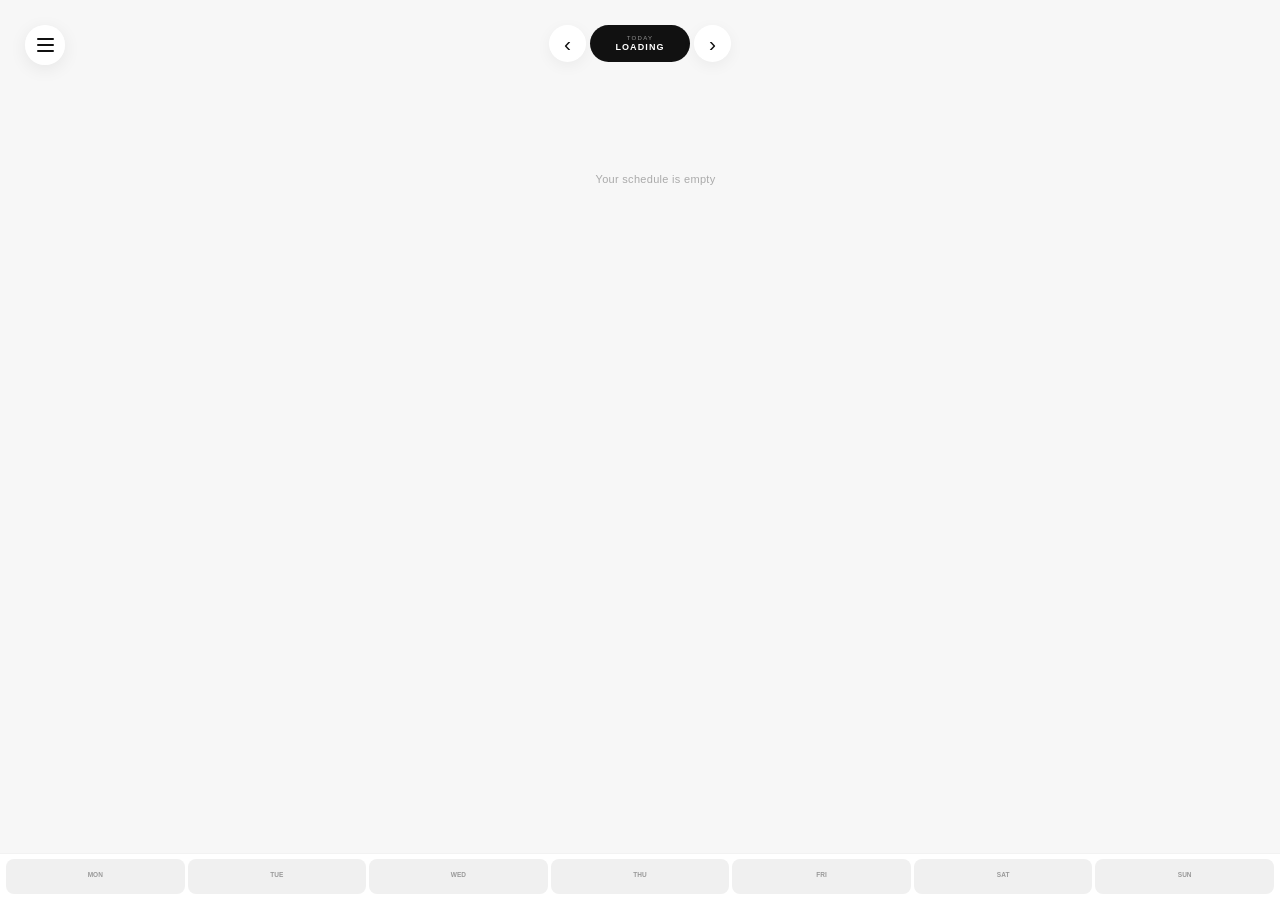
==== commit 49807cb1: "Update index.html" ====
--- a/index.html
+++ b/index.html
@@ -15,46 +15,39 @@
 
     <link
         rel="stylesheet"
-        href="style.css"
+        href="style.css?v=20260823-10"
     >
 
 </head>
 
 
 <body>
-<link
-    rel="stylesheet"
-    href="style.css?v=20260823-3"
->
-    <script
-    type="module"
-    src="script.js?v=20260823-3"
-></script>
+
+
 <main class="app">
 
 
     <!-- HEADER -->
 
-    <header class="header">
+    <header
+        class="header"
+        aria-hidden="true"
+    >
 
         <div
             class="day"
             id="dayName"
-        >
-            LOADING
-        </div>
+        ></div>
 
         <div
             class="time"
             id="currentTime"
-        >
-            --:--
-        </div>
+        ></div>
 
     </header>
 
 
-    <!-- MENU -->
+    <!-- MENU BUTTON -->
 
     <button
         class="menu-button"
@@ -78,6 +71,7 @@
             class="nav-button"
             id="prevDay"
             type="button"
+            aria-label="Previous day"
         >
             ‹
         </button>
@@ -110,6 +104,7 @@
             class="nav-button"
             id="nextDay"
             type="button"
+            aria-label="Next day"
         >
             ›
         </button>
@@ -144,11 +139,12 @@
         <div
             class="time-pointer"
             id="timePointer"
-        >
-
-            <span id="pointerSymbol">
-                ▶
-            </span>
+            aria-hidden="true"
+        >
+
+            <span
+                id="pointerSymbol"
+            ></span>
 
         </div>
 
@@ -157,65 +153,83 @@
 
     <!-- BOTTOM DAYS -->
 
-    <nav class="bottom-navigation">
+    <nav
+        class="bottom-navigation"
+        aria-label="Days"
+    >
 
         <div class="days-scroll">
 
-            <button
-                class="day-button"
+
+            <button
+                class="day-button"
+                type="button"
                 data-day="MONDAY"
             >
                 MON
                 <span></span>
             </button>
 
-            <button
-                class="day-button"
+
+            <button
+                class="day-button"
+                type="button"
                 data-day="TUESDAY"
             >
                 TUE
                 <span></span>
             </button>
 
-            <button
-                class="day-button"
+
+            <button
+                class="day-button"
+                type="button"
                 data-day="WEDNESDAY"
             >
                 WED
                 <span></span>
             </button>
 
-            <button
-                class="day-button"
+
+            <button
+                class="day-button"
+                type="button"
                 data-day="THURSDAY"
             >
                 THU
                 <span></span>
             </button>
 
-            <button
-                class="day-button"
+
+            <button
+                class="day-button"
+                type="button"
                 data-day="FRIDAY"
             >
                 FRI
                 <span></span>
             </button>
 
-            <button
-                class="day-button"
+
+            <button
+                class="day-button"
+                type="button"
                 data-day="SATURDAY"
             >
                 SAT
                 <span></span>
             </button>
 
-            <button
-                class="day-button"
+
+            <button
+                class="day-button"
+                type="button"
                 data-day="SUNDAY"
             >
                 SUN
                 <span></span>
             </button>
+
 
         </div>
 
@@ -243,6 +257,7 @@
                 class="close-menu"
                 id="closeMenu"
                 type="button"
+                aria-label="Close menu"
             >
                 ×
             </button>
@@ -269,6 +284,7 @@
                     USER
                 </div>
 
+
                 <div
                     class="menu-email"
                     id="menuEmail"
@@ -281,7 +297,7 @@
         </div>
 
 
-        <div class="menu-links">
+        <nav class="menu-links">
 
             <a
                 href="profile.html"
@@ -300,31 +316,37 @@
                 <span>›</span>
             </a>
 
-        </div>
+        </nav>
 
 
         <button
             class="logout-button"
             id="logoutButton"
+            type="button"
         >
             LOG OUT
         </button>
 
+
     </aside>
 
 
 </main>
 
+
+<!-- MAIN SCRIPT -->
 
 <script
     type="module"
-    src="script.js"
+    src="script.js?v=20260823-10"
 ></script>
 
+
+<!-- MENU SCRIPT -->
 
 <script
     type="module"
-    src="menu.js"
+    src="menu.js?v=20260823-10"
 ></script>
 
 
--- a/style.css
+++ b/style.css
@@ -1,12 +1,10 @@
 * {
     box-sizing: border-box;
-
     margin: 0;
     padding: 0;
 
     -webkit-tap-highlight-color: transparent;
 }
-
 
 html,
 body {
@@ -16,7 +14,7 @@
     min-width: 0;
     min-height: 100%;
 
-    background: #f8f8f8;
+    background: #f7f7f7;
 
     color: #111;
 
@@ -30,15 +28,14 @@
     -webkit-text-size-adjust: 100%;
 }
 
-
 body {
     -webkit-font-smoothing: antialiased;
 }
 
 
-/* =========================================
+/* =========================================================
    APP
-========================================= */
+========================================================= */
 
 .app {
     position: relative;
@@ -53,34 +50,34 @@
 }
 
 
-/* =========================================
+/* =========================================================
    OLD HEADER
-========================================= */
+========================================================= */
 
 .header {
     display: none !important;
 }
 
 
-/* =========================================
+/* =========================================================
    MENU BUTTON
-========================================= */
+========================================================= */
 
 .menu-button {
     position: fixed;
 
     top:
         max(
-            12px,
+            9px,
             env(safe-area-inset-top)
         );
 
-    left: 12px;
+    left: 9px;
 
     z-index: 500;
 
-    width: 44px;
-    height: 44px;
+    width: 40px;
+    height: 40px;
 
     border: 0;
 
@@ -91,54 +88,49 @@
             255,
             255,
             255,
-            .96
+            .97
         );
 
     box-shadow:
-        0 5px 25px
+        0 4px 18px
         rgba(
             0,
             0,
             0,
-            .08
+            .07
         );
 
     display: flex;
 
     flex-direction: column;
 
+    align-items: center;
+
     justify-content: center;
 
-    align-items: center;
-
-    gap: 5px;
-
-    cursor: pointer;
-}
-
+    gap: 4px;
+}
 
 .menu-button span {
-    display: block;
-
-    width: 18px;
+    width: 17px;
     height: 2px;
 
-    border-radius: 2px;
+    border-radius: 20px;
 
     background: #111;
 }
 
 
-/* =========================================
+/* =========================================================
    DAY NAVIGATION
-========================================= */
+========================================================= */
 
 .day-navigation {
     position: fixed;
 
     top:
         max(
-            12px,
+            9px,
             env(safe-area-inset-top)
         );
 
@@ -153,20 +145,14 @@
 
     align-items: center;
 
-    gap: 5px;
-
-    max-width:
-        calc(
-            100vw - 70px
-        );
-}
-
+    gap: 4px;
+}
 
 .nav-button {
-    width: 42px;
-    height: 42px;
-
-    flex: 0 0 42px;
+    width: 37px;
+    height: 37px;
+
+    flex: 0 0 37px;
 
     border: 0;
 
@@ -176,33 +162,29 @@
 
     color: #111;
 
-    font-size: 25px;
+    font-size: 21px;
 
     line-height: 1;
 
-    cursor: pointer;
-
     box-shadow:
-        0 5px 20px
+        0 4px 15px
         rgba(
             0,
             0,
             0,
-            .06
-        );
-}
-
+            .05
+        );
+}
 
 .selected-day {
-    width: 118px;
-
-    min-width: 118px;
-
-    height: 42px;
+    width: 100px;
+    min-width: 100px;
+
+    height: 37px;
 
     border: 0;
 
-    border-radius: 24px;
+    border-radius: 20px;
 
     background: #111;
 
@@ -217,34 +199,32 @@
     justify-content: center;
 }
 
-
 .selected-day-label {
-    font-size: 7px;
+    font-size: 6px;
 
     line-height: 1;
 
-    letter-spacing: 1.6px;
+    letter-spacing: 1.3px;
 
     opacity: .55;
 }
 
-
 .selected-day-name {
-    margin-top: 3px;
-
-    font-size: 10px;
+    margin-top: 2px;
+
+    font-size: 9px;
 
     line-height: 1;
 
     font-weight: 700;
 
-    letter-spacing: 1.3px;
-}
-
-
-/* =========================================
+    letter-spacing: 1.1px;
+}
+
+
+/* =========================================================
    SCHEDULE
-========================================= */
+========================================================= */
 
 .schedule {
     position: absolute;
@@ -253,13 +233,13 @@
 
     padding-top:
         calc(
-            68px +
+            59px +
             env(safe-area-inset-top)
         );
 
     padding-bottom:
         calc(
-            74px +
+            64px +
             env(safe-area-inset-bottom)
         );
 
@@ -269,100 +249,131 @@
 
     -webkit-overflow-scrolling: touch;
 
+    touch-action: pan-y;
+
     overscroll-behavior-y: contain;
-
-    touch-action: pan-y;
-}
-
-
-/* =========================================
+}
+
+
+/* =========================================================
    BOARD
-========================================= */
+========================================================= */
 
 .schedule-board {
     position: relative;
 
-    width:
-        min(
-            94vw,
-            700px
-        );
-
-    margin:
-        0 auto;
-
-    padding:
-        25px
-        18px
-        100px
-        max(
-            18px,
-            var(--pointer-space, 46px)
-        );
-
-    --grid-color:
-        #e8e8e8;
-
-    --grid-thickness:
-        1px;
-
-    --pointer-space:
-        46px;
-}
-
-
-/* =========================================
+    width: 100%;
+
+    max-width: 720px;
+
+    margin: 0 auto;
+
+    padding-top: 12px;
+
+    padding-right: 8px;
+
+    padding-bottom: 78px;
+
+    padding-left:
+        var(
+            --pointer-gutter,
+            55px
+        );
+
+    background: transparent !important;
+
+    background-image: none !important;
+
+    --grid-color: #e8e8e8;
+
+    --grid-thickness: 1px;
+
+    --pointer-size: 28px;
+
+    --pointer-gutter: 55px;
+}
+
+
+/* =========================================================
    ROW
-========================================= */
+========================================================= */
 
 .schedule-row {
     position: relative;
 
-    min-height: 66px;
+    width: 100%;
+
+    min-height: 52px;
 
     display: grid;
 
     grid-template-columns:
         max-content
-        minmax(0, 1fr);
-
-    gap: 13px;
+        minmax(
+            0,
+            1fr
+        );
+
+    column-gap: 8px;
 
     align-items: center;
 
-    padding: 8px 0;
-
-    border-bottom:
-        var(
-            --grid-thickness
-        )
-        solid
-        var(
-            --grid-color
-        );
-}
-
-
-/* =========================================
+    padding:
+        6px 0;
+
+    background:
+        transparent !important;
+
+    box-shadow:
+        none !important;
+
+    border: 0 !important;
+}
+
+
+/*
+ * Полное отключение затемнения
+ * текущей строки.
+ */
+
+.schedule-row.current-row,
+.schedule-row.current-row::before,
+.schedule-row.current-row::after {
+    background:
+        transparent !important;
+
+    box-shadow:
+        none !important;
+
+    filter:
+        none !important;
+}
+
+
+/* =========================================================
    TIME
-========================================= */
+========================================================= */
 
 .schedule-time {
-    min-width: 0;
-
     width: max-content;
 
-    max-width: 100%;
-
-    justify-self: end;
-
-    text-align: right;
+    min-width: max-content;
+
+    max-width: none;
+
+    display: flex;
+
+    align-items: center;
+
+    justify-content: center;
+
+    text-align: center;
 
     white-space: nowrap;
 
     overflow: visible;
 
-    line-height: 1.1;
+    line-height: 1.05;
 
     font-size:
         var(
@@ -379,7 +390,7 @@
     color:
         var(
             --time-color,
-            #999999
+            #999
         ) !important;
 
     font-family:
@@ -387,20 +398,32 @@
         Helvetica,
         sans-serif;
 
-    -webkit-text-size-adjust: none;
-
-    text-size-adjust: none;
-}
-
-
-/* =========================================
-   TASK
-========================================= */
+    -webkit-text-size-adjust:
+        none;
+
+    text-size-adjust:
+        none;
+}
+
+
+/* =========================================================
+   TASK TEXT
+========================================================= */
 
 .schedule-task {
+    position: relative;
+
     min-width: 0;
 
+    width: 100%;
+
     max-width: 100%;
+
+    padding:
+        5px 6px;
+
+    border-radius:
+        7px;
 
     font-size:
         var(
@@ -423,8 +446,11 @@
     color:
         var(
             --task-color,
-            #111111
-        );
+            #111
+        );
+
+    line-height:
+        1.16;
 
     overflow-wrap:
         anywhere;
@@ -432,40 +458,179 @@
     word-break:
         break-word;
 
-    line-height: 1.2;
-
-    -webkit-text-size-adjust: none;
-
-    text-size-adjust: none;
-}
-
-
-/* =========================================
-   EMPTY
-========================================= */
-
-.empty-state {
-    text-align: center;
-
-    padding:
-        80px 20px;
-
-    color: #aaa;
-
-    font-size: 13px;
-
-    letter-spacing: .5px;
-}
-
-
-/* =========================================
+    -webkit-text-size-adjust:
+        none;
+
+    text-size-adjust:
+        none;
+}
+
+
+/* =========================================================
+   MODERN GRID
+========================================================= */
+
+.schedule-board::before,
+.schedule-board::after {
+    content: none !important;
+
+    display: none !important;
+}
+
+
+/* =========================================================
+   ROWS
+========================================================= */
+
+.schedule-board.grid-rows
+.schedule-row::after {
+    content: "";
+
+    position: absolute;
+
+    left: 4px;
+    right: 4px;
+
+    bottom: 0;
+
+    height:
+        max(
+            1px,
+            var(--grid-thickness)
+        );
+
+    background:
+        linear-gradient(
+            90deg,
+            transparent 0%,
+            var(--grid-color) 15%,
+            var(--grid-color) 85%,
+            transparent 100%
+        );
+
+    opacity: .72;
+
+    pointer-events: none;
+}
+
+
+/* =========================================================
+   GRID
+========================================================= */
+
+.schedule-board.grid-grid
+.schedule-row::after {
+    content: "";
+
+    position: absolute;
+
+    left: 4px;
+    right: 4px;
+
+    bottom: 0;
+
+    height:
+        max(
+            1px,
+            var(--grid-thickness)
+        );
+
+    background:
+        linear-gradient(
+            90deg,
+            transparent 0%,
+            var(--grid-color) 15%,
+            var(--grid-color) 85%,
+            transparent 100%
+        );
+
+    opacity: .72;
+
+    pointer-events: none;
+}
+
+
+.schedule-board.grid-grid
+.schedule-task {
+    border-left: 0 !important;
+
+    border-radius: 0;
+
+    padding-left: 9px;
+}
+
+
+.schedule-board.grid-grid
+.schedule-task::before {
+    content: "";
+
+    position: absolute;
+
+    left: 0;
+
+    top: 2px;
+    bottom: 2px;
+
+    width:
+        max(
+            1px,
+            var(--grid-thickness)
+        );
+
+    background:
+        linear-gradient(
+            180deg,
+            transparent 0%,
+            var(--grid-color) 20%,
+            var(--grid-color) 80%,
+            transparent 100%
+        );
+
+    opacity: .7;
+
+    pointer-events: none;
+}
+
+
+/* =========================================================
+   NONE
+========================================================= */
+
+.schedule-board.grid-none
+.schedule-row::after {
+    display: none !important;
+}
+
+.schedule-board.grid-none
+.schedule-task::before {
+    display: none !important;
+}
+
+
+/* =========================================================
+   OLD GRID CLASSES
+========================================================= */
+
+.schedule-board.grid-dots,
+.schedule-board.grid-double,
+.schedule-board.grid-soft,
+.schedule-board.grid-wave {
+    background:
+        transparent !important;
+
+    background-image:
+        none !important;
+}
+
+
+/* =========================================================
    POINTER
-========================================= */
+========================================================= */
 
 .time-pointer {
     position: absolute;
 
-    z-index: 150;
+    z-index: 450;
 
     display: none;
 
@@ -478,13 +643,20 @@
     transform:
         translateY(-50%);
 
-    width: 28px;
-    height: 28px;
-
-    overflow: visible;
-
-    background:
-        transparent !important;
+    width:
+        var(
+            --pointer-size,
+            28px
+        );
+
+    height:
+        var(
+            --pointer-size,
+            28px
+        );
+
+    background-color:
+        #111;
 
     background-image:
         none !important;
@@ -496,166 +668,78 @@
 
     line-height: 0;
 
-    filter: none !important;
-
-    -webkit-background-clip:
-        initial !important;
-
-    background-clip:
-        initial !important;
-
-    -webkit-text-fill-color:
-        transparent !important;
+    filter:
+        none !important;
+
+    box-shadow:
+        0 3px 9px
+        rgba(
+            0,
+            0,
+            0,
+            .08
+        );
+
+    -webkit-mask-repeat:
+        no-repeat;
+
+    mask-repeat:
+        no-repeat;
+
+    -webkit-mask-position:
+        center;
+
+    mask-position:
+        center;
+
+    -webkit-mask-size:
+        contain;
+
+    mask-size:
+        contain;
 }
 
 
 .time-pointer.gradient {
-    background:
-        transparent !important;
-
     background-image:
         none !important;
 
+    filter:
+        none !important;
+}
+
+
+#pointerSymbol {
+    display:
+        none !important;
+}
+
+
+/* =========================================================
+   EMPTY
+========================================================= */
+
+.empty-state {
+    padding:
+        65px 15px;
+
+    text-align:
+        center;
+
     color:
-        transparent !important;
-
-    filter: none !important;
-
-    -webkit-background-clip:
-        initial !important;
-
-    background-clip:
-        initial !important;
-
-    -webkit-text-fill-color:
-        transparent !important;
-}
-
-
-#pointerSymbol {
-    display: block;
-
-    width: 28px;
-    height: 28px;
-
-    flex: 0 0 auto;
-
-    background:
-        #111;
-
-    background-image:
-        none !important;
-
-    -webkit-mask-repeat:
-        no-repeat;
-
-    mask-repeat:
-        no-repeat;
-
-    -webkit-mask-position:
-        center;
-
-    mask-position:
-        center;
-
-    -webkit-mask-size:
-        contain;
-
-    mask-size:
-        contain;
-
-    filter: none !important;
-
-    -webkit-background-clip:
-        initial !important;
-
-    background-clip:
-        initial !important;
-
-    -webkit-text-fill-color:
-        initial !important;
-}
-
-
-/* =========================================
-   GRID - ROWS
-========================================= */
-
-.schedule-board.grid-rows
-.schedule-row {
-    border-bottom:
-        var(
-            --grid-thickness
-        )
-        solid
-        var(
-            --grid-color
-        ) !important;
-}
-
-
-/* =========================================
-   GRID - NONE
-========================================= */
-
-.schedule-board.grid-none
-.schedule-row {
-    border-bottom:
-        none !important;
-}
-
-
-/* =========================================
-   GRID - GRID
-========================================= */
-
-.schedule-board.grid-grid {
-    background-image:
-        linear-gradient(
-            to right,
-            var(--grid-color)
-            0,
-            var(--grid-color)
-            var(--grid-thickness),
-            transparent
-            var(--grid-thickness)
-        ),
-        linear-gradient(
-            to bottom,
-            var(--grid-color)
-            0,
-            var(--grid-color)
-            var(--grid-thickness),
-            transparent
-            var(--grid-thickness)
-        );
-
-    background-size:
-        70px 100%,
-        100% 66px;
-
-    background-position:
-        0 0,
-        0 0;
-}
-
-
-.schedule-board.grid-grid
-.schedule-row {
-    border-bottom:
-        var(
-            --grid-thickness
-        )
-        solid
-        var(
-            --grid-color
-        ) !important;
-}
-
-
-/* =========================================
-   BOTTOM NAVIGATION
-========================================= */
+        #aaa;
+
+    font-size:
+        11px;
+
+    letter-spacing:
+        .3px;
+}
+
+
+/* =========================================================
+   BOTTOM DAYS
+========================================================= */
 
 .bottom-navigation {
     position: fixed;
@@ -664,13 +748,13 @@
     right: 0;
     bottom: 0;
 
-    z-index: 200;
+    z-index: 300;
 
     padding:
-        7px
-        7px
+        5px
+        5px
         max(
-            8px,
+            6px,
             env(safe-area-inset-bottom)
         );
 
@@ -694,19 +778,15 @@
             0,
             0,
             0,
-            .06
-        );
-}
-
-
-/* =========================================
-   DAYS
-========================================= */
+            .05
+        );
+}
+
 
 .days-scroll {
     width: 100%;
 
-    display: grid;
+    display: grid !important;
 
     grid-template-columns:
         repeat(
@@ -715,17 +795,19 @@
                 0,
                 1fr
             )
-        );
-
-    gap: 5px;
-
-    padding: 0;
-
-    overflow: hidden;
-
-    scrollbar-width: none;
-}
-
+        ) !important;
+
+    gap: 3px;
+
+    padding:
+        0 1px;
+
+    overflow:
+        hidden !important;
+
+    scrollbar-width:
+        none;
+}
 
 .days-scroll::-webkit-scrollbar {
     display: none;
@@ -733,74 +815,91 @@
 
 
 .day-button {
+    width: 100%;
+
     min-width: 0;
 
-    width: 100%;
-
-    height: 40px;
+    height: 35px;
 
     border: 0;
 
-    border-radius: 11px;
-
-    background: #f1f1f1;
-
-    color: #999;
-
-    font-size: 8px;
-
-    font-weight: 700;
-
-    letter-spacing: .3px;
-
-    display: flex;
-
-    flex-direction: column;
-
-    align-items: center;
-
-    justify-content: center;
-
-    gap: 3px;
-
-    white-space: nowrap;
-
-    overflow: hidden;
-
-    -webkit-appearance: none;
+    border-radius: 8px;
+
+    background:
+        #f0f0f0;
+
+    color:
+        #999;
+
+    font-size:
+        6.5px;
+
+    font-weight:
+        700;
+
+    letter-spacing:
+        0;
+
+    display:
+        flex;
+
+    flex-direction:
+        column;
+
+    align-items:
+        center;
+
+    justify-content:
+        center;
+
+    gap:
+        2px;
+
+    white-space:
+        nowrap;
+
+    overflow:
+        hidden;
 }
 
 
 .day-button.active {
-    background: #111;
-
-    color: #fff;
+    background:
+        #111;
+
+    color:
+        #fff;
 }
 
 
 .day-button span {
-    width: 3px;
-    height: 3px;
-
-    flex: 0 0 3px;
-
-    border-radius: 50%;
+    width:
+        3px;
+
+    height:
+        3px;
+
+    border-radius:
+        50%;
 
     background:
         currentColor;
 
-    opacity: 0;
-}
-
-
-.day-button.today:not(.active) span {
-    opacity: .5;
-}
-
-
-/* =========================================
-   MENU
-========================================= */
+    opacity:
+        0;
+}
+
+
+.day-button.today:not(.active)
+span {
+    opacity:
+        .45;
+}
+
+
+/* =========================================================
+   MENU OVERLAY
+========================================================= */
 
 .menu-overlay {
     position: fixed;
@@ -814,24 +913,32 @@
             0,
             0,
             0,
-            .3
-        );
-
-    opacity: 0;
-
-    pointer-events: none;
+            .28
+        );
+
+    opacity:
+        0;
+
+    pointer-events:
+        none;
 
     transition:
-        opacity .25s;
+        opacity .25s ease;
 }
 
 
 .menu-overlay.open {
-    opacity: 1;
-
-    pointer-events: auto;
-}
-
+    opacity:
+        1;
+
+    pointer-events:
+        auto;
+}
+
+
+/* =========================================================
+   SIDE MENU
+========================================================= */
 
 .side-menu {
     position: fixed;
@@ -842,13 +949,17 @@
     width:
         min(
             88vw,
-            370px
-        );
-
-    height: 100vh;
-    height: 100dvh;
-
-    z-index: 700;
+            360px
+        );
+
+    height:
+        100vh;
+
+    height:
+        100dvh;
+
+    z-index:
+        700;
 
     padding:
         max(
@@ -861,7 +972,8 @@
             env(safe-area-inset-bottom)
         );
 
-    background: #fff;
+    background:
+        #fff;
 
     transform:
         translate3d(
@@ -880,17 +992,17 @@
             1
         );
 
-    display: flex;
-
-    flex-direction: column;
-
-    overflow-y: auto;
+    display:
+        flex;
+
+    flex-direction:
+        column;
+
+    overflow-y:
+        auto;
 
     -webkit-overflow-scrolling:
         touch;
-
-    will-change:
-        transform;
 }
 
 
@@ -905,85 +1017,119 @@
 
 
 .menu-top {
-    display: flex;
-
-    justify-content: flex-end;
+    display:
+        flex;
+
+    justify-content:
+        flex-end;
 }
 
 
 .close-menu {
-    width: 42px;
-    height: 42px;
-
-    border: 0;
-
-    border-radius: 50%;
-
-    background: #f2f2f2;
-
-    font-size: 27px;
+    width:
+        42px;
+
+    height:
+        42px;
+
+    border:
+        0;
+
+    border-radius:
+        50%;
+
+    background:
+        #f2f2f2;
+
+    font-size:
+        27px;
 }
 
 
 .menu-profile {
-    margin-top: 40px;
-
-    display: flex;
-
-    align-items: center;
-
-    gap: 14px;
+    margin-top:
+        40px;
+
+    display:
+        flex;
+
+    align-items:
+        center;
+
+    gap:
+        14px;
 }
 
 
 .menu-avatar {
-    width: 55px;
-    height: 55px;
-
-    flex: 0 0 55px;
-
-    border-radius: 50%;
-
-    background: #111;
-
-    color: #fff;
-
-    display: flex;
-
-    justify-content: center;
-
-    align-items: center;
-
-    font-weight: 700;
+    width:
+        55px;
+
+    height:
+        55px;
+
+    flex:
+        0 0 55px;
+
+    border-radius:
+        50%;
+
+    background:
+        #111;
+
+    color:
+        #fff;
+
+    display:
+        flex;
+
+    align-items:
+        center;
+
+    justify-content:
+        center;
+
+    font-weight:
+        700;
 }
 
 
 .menu-username {
-    font-size: 15px;
-
-    font-weight: 700;
+    font-size:
+        15px;
+
+    font-weight:
+        700;
 }
 
 
 .menu-email {
-    margin-top: 5px;
-
-    font-size: 11px;
-
-    color: #999;
-
-    max-width: 220px;
-
-    overflow: hidden;
-
-    text-overflow: ellipsis;
-
-    white-space: nowrap;
+    margin-top:
+        5px;
+
+    font-size:
+        11px;
+
+    color:
+        #999;
+
+    max-width:
+        220px;
+
+    overflow:
+        hidden;
+
+    text-overflow:
+        ellipsis;
+
+    white-space:
+        nowrap;
 }
 
 
 .menu-links {
-    margin-top: 40px;
+    margin-top:
+        40px;
 
     border-top:
         1px solid
@@ -992,212 +1138,187 @@
 
 
 .menu-link {
-    height: 62px;
+    height:
+        62px;
 
     border-bottom:
         1px solid
         #eee;
 
-    display: flex;
-
-    align-items: center;
-
-    justify-content: space-between;
-
-    text-decoration: none;
-
-    color: #777;
-
-    font-size: 10px;
-
-    font-weight: 700;
-
-    letter-spacing: 1.5px;
+    display:
+        flex;
+
+    align-items:
+        center;
+
+    justify-content:
+        space-between;
+
+    text-decoration:
+        none;
+
+    color:
+        #777;
+
+    font-size:
+        10px;
+
+    font-weight:
+        700;
+
+    letter-spacing:
+        1.5px;
 }
 
 
 .logout-button {
-    margin-top: auto;
-
-    width: 100%;
-    height: 52px;
-
-    background: #fff;
+    margin-top:
+        auto;
+
+    width:
+        100%;
+
+    height:
+        52px;
+
+    background:
+        #fff;
 
     border:
         1px solid
         #ddd;
 
-    font-size: 10px;
-
-    font-weight: 700;
-
-    letter-spacing: 1.5px;
-}
-
-
-/* =========================================
-   IPHONE
-========================================= */
+    font-size:
+        10px;
+
+    font-weight:
+        700;
+
+    letter-spacing:
+        1.5px;
+}
+
+
+/* =========================================================
+   MOBILE
+========================================================= */
 
 @media (max-width: 767px) {
 
-    .menu-button {
-        top:
-            max(
-                10px,
-                env(safe-area-inset-top)
+    /*
+     * Pointer gutter небольшой,
+     * но не перекрывает время.
+     */
+
+    .schedule-board {
+        padding-left:
+            var(
+                --pointer-gutter,
+                55px
             );
 
-        left: 10px;
-
-        width: 42px;
-        height: 42px;
-    }
-
-
-    .day-navigation {
-        top:
-            max(
-                10px,
-                env(safe-area-inset-top)
-            );
-
-        gap: 4px;
-
-        max-width:
-            calc(
-                100vw - 60px
-            );
-    }
-
-
-    .nav-button {
-        width: 39px;
-        height: 39px;
-
-        flex-basis: 39px;
-
-        font-size: 23px;
-    }
-
-
-    .selected-day {
-        width: 106px;
-        min-width: 106px;
-
-        height: 39px;
-    }
-
-
-    .schedule {
-        padding-top:
-            calc(
-                62px +
-                env(safe-area-inset-top)
-            );
-
-        padding-bottom:
-            calc(
-                70px +
-                env(safe-area-inset-bottom)
-            );
-    }
-
-
-    .schedule-board {
-        width: 100%;
-        max-width: none;
-
-        margin: 0;
-
-        padding-top: 18px;
-
-        padding-right: 10px;
-
-        padding-bottom: 90px;
-
-        padding-left:
-            max(
-                48px,
-                var(--pointer-space)
-            );
+        padding-right:
+            7px;
     }
 
 
     .schedule-row {
-        min-height: 62px;
-
-        gap: 9px;
-    }
-
+        min-height:
+            50px;
+
+        column-gap:
+            7px;
+
+        padding:
+            5px 0;
+    }
+
+
+    /*
+     * ВАЖНО:
+     *
+     * Размер каждого задания сохраняется.
+     * Мы просто уменьшаем его коэффициентом,
+     * а не ставим общий размер.
+     *
+     * Например:
+     * 10px -> 8.8px
+     * 15px -> 13.2px
+     * 20px -> 17.6px
+     */
 
     .schedule-time {
         font-size:
-            var(--time-size, 11px)
-            !important;
+            calc(
+                var(
+                    --time-size,
+                    11px
+                )
+                * .88
+            ) !important;
 
         font-weight:
-            var(--time-weight, 600)
-            !important;
+            var(
+                --time-weight,
+                600
+            ) !important;
+
+        color:
+            var(
+                --time-color,
+                #999
+            ) !important;
     }
 
 
     .schedule-task {
         font-size:
-            var(--task-size, 15px)
-            !important;
+            calc(
+                var(
+                    --task-size,
+                    15px
+                )
+                * .88
+            ) !important;
+
+        font-family:
+            var(
+                --task-font,
+                Arial
+            ) !important;
 
         font-weight:
-            var(--task-weight, 500)
-            !important;
-
-        font-family:
-            var(--task-font, Arial)
-            !important;
-    }
-
-
-    .days-scroll {
-        grid-template-columns:
-            repeat(
-                7,
-                minmax(
-                    0,
-                    1fr
-                )
-            );
-
-        gap: 3px;
+            var(
+                --task-weight,
+                500
+            ) !important;
 
         padding:
-            0 3px;
-    }
-
-
-    .day-button {
-        height: 38px;
-
-        border-radius: 9px;
-
-        font-size: 7px;
-    }
-
-
-    .side-menu {
-        width:
-            min(
-                88vw,
-                360px
-            );
-    }
-
-}
-
-
-/* =========================================
-   IPHONE 14+ WIDTH
-========================================= */
+            4px 5px;
+    }
+
+
+    .schedule-board.grid-grid
+    .schedule-task {
+        padding-left:
+            8px;
+    }
+
+
+    .schedule-board.grid-grid
+    .schedule-task::before {
+        top:
+            2px;
+
+        bottom:
+            2px;
+    }
+}
+
+
+/* =========================================================
+   IPHONE 14 / 15 / 16 / 17
+========================================================= */
 
 @media (
     min-width: 390px
@@ -1205,50 +1326,134 @@
     max-width: 767px
 ) {
 
-    .day-button {
-        font-size: 8px;
-    }
-
-}
-
-
-/* =========================================
-   SMALL IPHONE
-========================================= */
+    .schedule-row {
+        min-height:
+            51px;
+    }
+
+    .schedule-task {
+        padding:
+            5px 6px;
+    }
+
+}
+
+
+/* =========================================================
+   SMALL PHONES
+========================================================= */
 
 @media (max-width: 389px) {
 
-    .day-button {
-        font-size: 7px;
-    }
-
-}
-
-
-/* =========================================
+    .schedule-row {
+        min-height:
+            48px;
+    }
+
+
+    .schedule-time {
+        font-size:
+            calc(
+                var(
+                    --time-size,
+                    11px
+                )
+                * .84
+            ) !important;
+    }
+
+
+    .schedule-task {
+        font-size:
+            calc(
+                var(
+                    --task-size,
+                    15px
+                )
+                * .84
+            ) !important;
+    }
+}
+
+
+/* =========================================================
    DESKTOP
-========================================= */
+========================================================= */
 
 @media (min-width: 768px) {
 
     .menu-button {
-        left: 25px;
-        top: 25px;
+        top:
+            25px;
+
+        left:
+            25px;
     }
 
 
     .day-navigation {
-        top: 25px;
+        top:
+            25px;
     }
 
 
     .schedule {
-        padding-top: 78px;
+        padding-top:
+            78px;
+
+        padding-bottom:
+            80px;
     }
 
 
     .schedule-board {
-        width: 700px;
-    }
-
-}
+        width:
+            720px;
+
+        padding-top:
+            30px;
+
+        padding-right:
+            24px;
+
+        padding-bottom:
+            100px;
+
+        padding-left:
+            var(
+                --pointer-gutter,
+                62px
+            );
+    }
+
+
+    .schedule-row {
+        min-height:
+            66px;
+
+        column-gap:
+            16px;
+
+        padding:
+            9px 0;
+    }
+
+
+    .schedule-task {
+        padding:
+            9px 11px;
+    }
+}
+
+
+/* =========================================================
+   LARGE DESKTOP
+========================================================= */
+
+@media (min-width: 1200px) {
+
+    .schedule-board {
+        width:
+            760px;
+    }
+}
